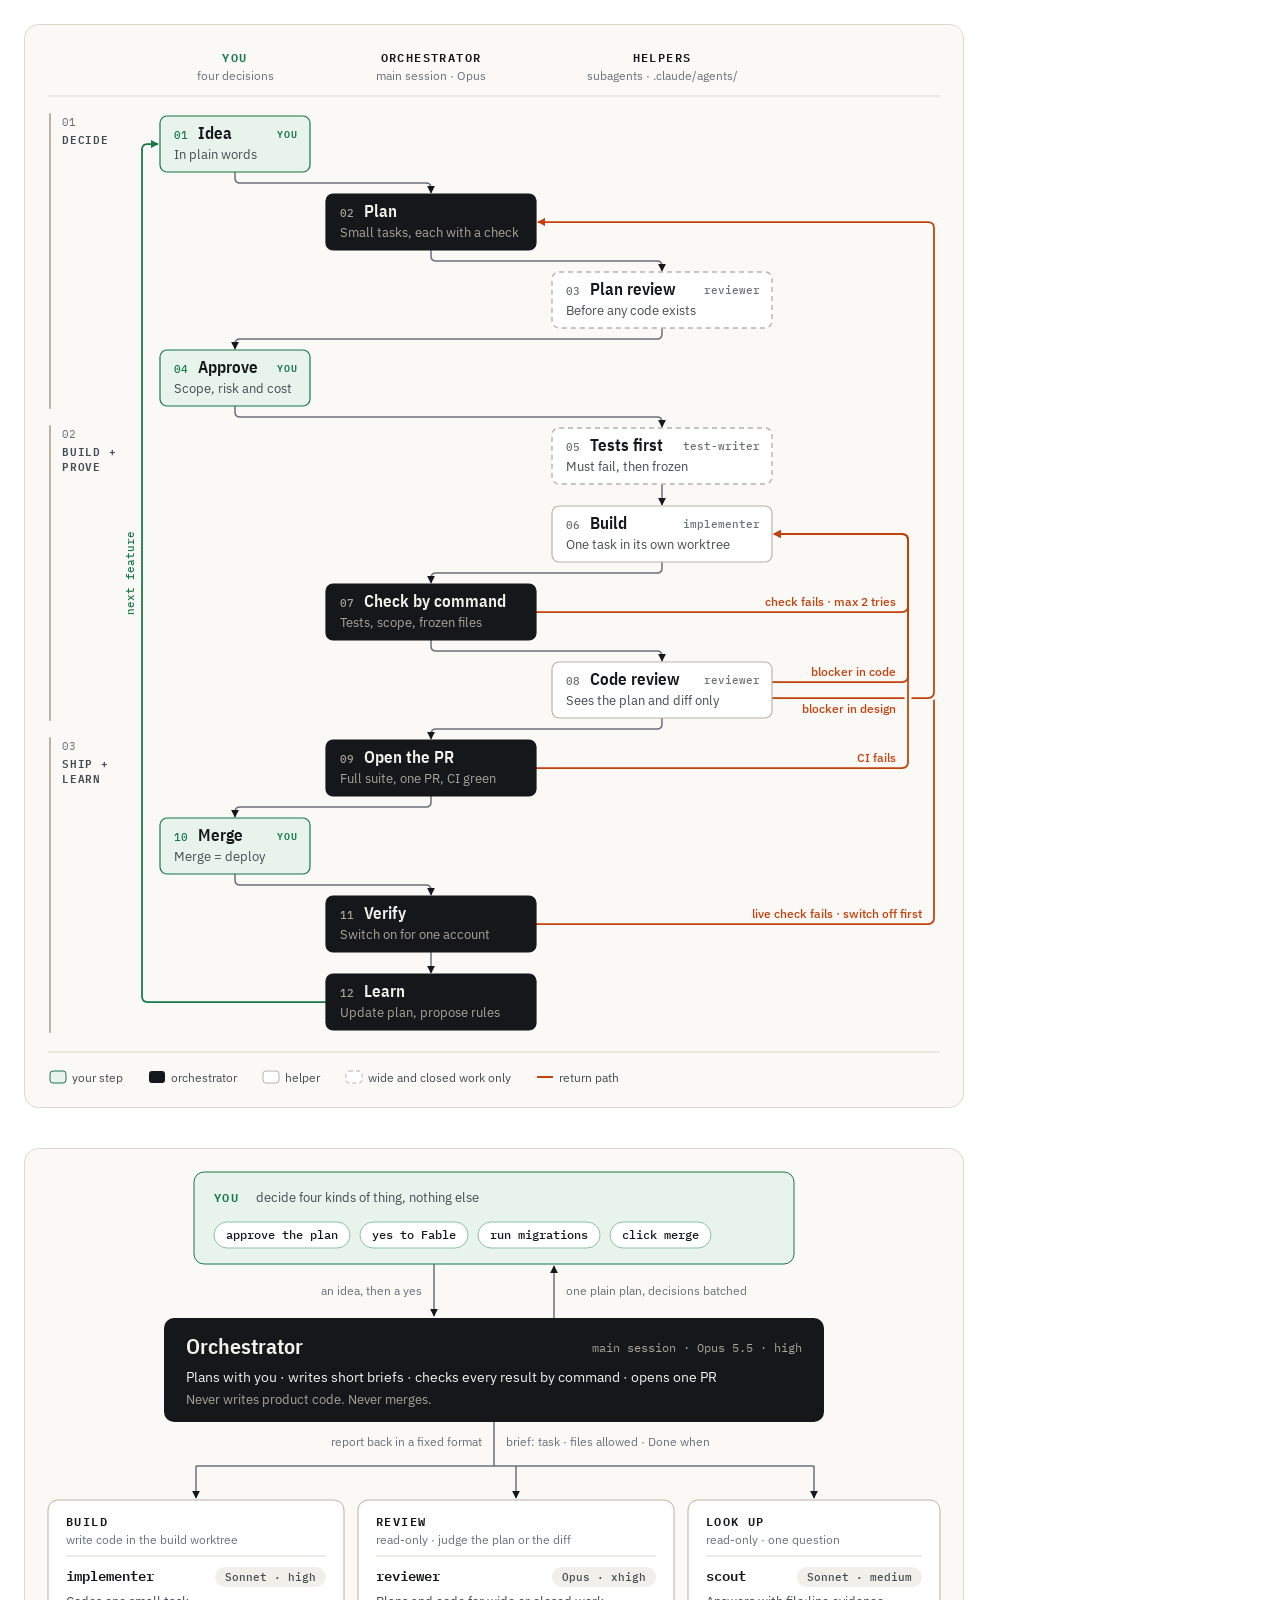
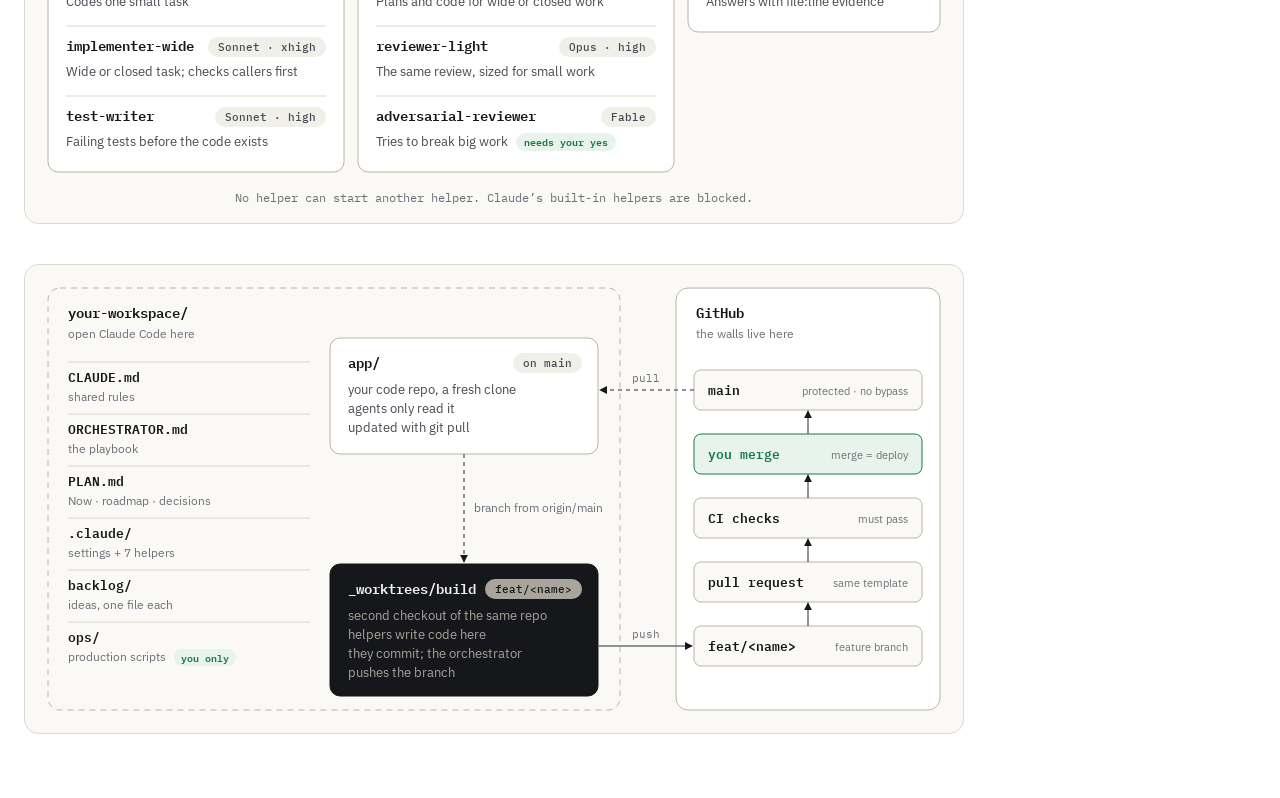
==== docs/assets/diagrams.html @ de7df8ea "Add designed diagrams for the README Three diagrams in the project page's style, each in light and d" ====
<!doctype html>
<html lang="en">
<head>
<meta charset="utf-8">
<title>Diagram sources</title>
<!--
  Source for the README diagrams. Each figure is drawn from the data below, so edit the data, not coordinates.
  Render (any headless Chrome works; example with Playwright):
    light: diagrams.html            dark: diagrams.html?theme=dark
    screenshot each #loop / #team / #workspace element at device scale 2 → docs/assets/<name>-<theme>.png
-->
<link rel="preconnect" href="https://fonts.googleapis.com">
<link rel="preconnect" href="https://fonts.gstatic.com" crossorigin>
<link rel="stylesheet" href="https://fonts.googleapis.com/css2?family=IBM+Plex+Mono:wght@400;500;600&family=IBM+Plex+Sans+Condensed:wght@500;600&family=IBM+Plex+Sans:wght@400;500;600&display=swap">
<style>
  :root {
    --board: #faf9f6; --surface: #ffffff; --ink: #15171a; --ink-2: #454a52; --ink-3: #6b7078;
    --rule: #dcd8ce; --rule-2: #b9b4a8; --go: #16794a; --go-bg: #e8f3ec; --go-line: #8cc3a5;
    --warn: #c2410c; --plate: #15171a; --plate-ink: #f3f1ec; --plate-ink-2: #a9a59c; --chip: #f1efe9;
  }
  html.dark {
    --board: #11161b; --surface: #182027; --ink: #ebe8e2; --ink-2: #bcc0c5; --ink-3: #8d949b;
    --rule: #26303a; --rule-2: #3b4652; --go: #4cc38a; --go-bg: #12291f; --go-line: #2f6b4c;
    --warn: #ff7c47; --plate: #ebe8e2; --plate-ink: #111416; --plate-ink-2: #4c535a; --chip: #212a33;
  }
  body { margin: 0; padding: 24px; background: transparent; }
  .fig { display: block; width: max-content; margin-bottom: 40px; }
  svg { display: block; }
  text { font-family: "IBM Plex Sans", system-ui, sans-serif; }
  .mono { font-family: "IBM Plex Mono", ui-monospace, monospace; }
  .cond { font-family: "IBM Plex Sans Condensed", "IBM Plex Sans", sans-serif; }
</style>
</head>
<body>
<div class="fig" id="loop"></div>
<div class="fig" id="team"></div>
<div class="fig" id="workspace"></div>

<script>
if (/theme=dark/.test(location.search)) document.documentElement.classList.add('dark');
const NS = 'http://www.w3.org/2000/svg';
const C = (v) => `var(--${v})`;

function svgRoot(host, w, h) {
  const s = document.createElementNS(NS, 'svg');
  s.setAttribute('viewBox', `0 0 ${w} ${h}`);
  s.setAttribute('width', w); s.setAttribute('height', h);
  document.getElementById(host).appendChild(s);
  const defs = el(s, 'defs');
  for (const [id, col] of [['a-ink', 'ink'], ['a-warn', 'warn'], ['a-go', 'go']]) {
    const m = el(defs, 'marker', { id, viewBox: '0 0 10 10', refX: 9, refY: 5, markerWidth: 8, markerHeight: 8, orient: 'auto-start-reverse', markerUnits: 'userSpaceOnUse' });
    el(m, 'path', { d: 'M0 0L10 5L0 10z', fill: C(col) });
  }
  el(s, 'rect', { x: 0.5, y: 0.5, width: w - 1, height: h - 1, rx: 14, fill: C('board'), stroke: C('rule') });
  return s;
}
function el(parent, tag, attrs = {}, text) {
  const n = document.createElementNS(NS, tag);
  for (const k in attrs) n.setAttribute(k, attrs[k]);
  if (text != null) n.textContent = text;
  parent.appendChild(n);
  return n;
}
function txt(p, x, y, s, o = {}) {
  const cls = o.cls || '';
  return el(p, 'text', {
    x, y, class: cls, 'font-size': o.size || 13, 'font-weight': o.weight || 400,
    fill: o.fill || C('ink'), 'text-anchor': o.anchor || 'start',
    'letter-spacing': o.ls || 0, ...(o.extra || {}),
  }, s);
}
function chip(p, x, y, s, o = {}) {
  // pill with text; returns width. y is the pill's top.
  const g = el(p, 'g');
  const t = txt(g, 0, 0, s, { cls: 'mono', size: o.size || 11, fill: o.fill || C('ink-2'), weight: o.weight || 500 });
  const w = t.getComputedTextLength() + (o.pad || 10) * 2, h = o.h || 20;
  const left = o.anchor === 'end' ? x - w : x;
  el(g, 'rect', { x: left, y, width: w, height: h, rx: h / 2, fill: o.bg || C('chip'), stroke: o.stroke || 'none' });
  t.setAttribute('x', left + (o.pad || 10)); t.setAttribute('y', y + h / 2 + 4);
  g.appendChild(t);
  return w;
}
function warnOverflow(textNode, maxRight, label) {
  const b = textNode.getBBox();
  if (b.x + b.width > maxRight + 0.5) console.warn('overflow', label, Math.round(b.x + b.width - maxRight));
}

/* ───────────── 1. The loop, as swimlanes ───────────── */
function drawLoop() {
  const W = 940, H = 1084;
  const s = svgRoot('loop', W, H);
  const lane = { you: { x: 136, w: 150 }, orch: { x: 302, w: 210 }, help: { x: 528, w: 220 } };
  const T0 = 92, P = 78, BH = 56, busA = 884, busB = 910;
  const top = (i) => T0 + (i - 1) * P, mid = (i) => top(i) + BH / 2;
  const cx = (l) => lane[l].x + lane[l].w / 2;

  const stages = [
    { lane: 'you',  name: 'Idea',             sub: 'In plain words' },
    { lane: 'orch', name: 'Plan',             sub: 'Small tasks, each with a check' },
    { lane: 'help', name: 'Plan review',      sub: 'Before any code exists', agent: 'reviewer', opt: true },
    { lane: 'you',  name: 'Approve',          sub: 'Scope, risk and cost' },
    { lane: 'help', name: 'Tests first',      sub: 'Must fail, then frozen', agent: 'test-writer', opt: true },
    { lane: 'help', name: 'Build',            sub: 'One task in its own worktree', agent: 'implementer' },
    { lane: 'orch', name: 'Check by command', sub: 'Tests, scope, frozen files' },
    { lane: 'help', name: 'Code review',      sub: 'Sees the plan and diff only', agent: 'reviewer' },
    { lane: 'orch', name: 'Open the PR',      sub: 'Full suite, one PR, CI green' },
    { lane: 'you',  name: 'Merge',            sub: 'Merge = deploy' },
    { lane: 'orch', name: 'Verify',           sub: 'Switch on for one account' },
    { lane: 'orch', name: 'Learn',            sub: 'Update plan, propose rules' },
  ];

  // Lane headers
  const heads = [['you', 'YOU', 'four decisions'], ['orch', 'ORCHESTRATOR', 'main session · Opus'], ['help', 'HELPERS', 'subagents · .claude/agents/']];
  for (const [l, h, sub] of heads) {
    txt(s, cx(l), 38, h, { cls: 'mono', size: 11.5, weight: 600, anchor: 'middle', ls: 1.4, fill: l === 'you' ? C('go') : C('ink') });
    txt(s, cx(l), 56, sub, { size: 12, anchor: 'middle', fill: C('ink-3') });
  }
  el(s, 'line', { x1: 24, x2: W - 24, y1: 72, y2: 72, stroke: C('rule') });

  // Phase markers (left column)
  const phases = [[1, 4, ['DECIDE']], [5, 8, ['BUILD +', 'PROVE']], [9, 12, ['SHIP +', 'LEARN']]];
  phases.forEach(([a, b, lines], k) => {
    const y1 = top(a) - 2, y2 = top(b) + BH + 2;
    el(s, 'line', { x1: 26, x2: 26, y1, y2, stroke: C('rule-2'), 'stroke-width': 2, 'stroke-linecap': 'round' });
    txt(s, 38, y1 + 12, `0${k + 1}`, { cls: 'mono', size: 10.5, fill: C('ink-3') });
    lines.forEach((ln, j) => txt(s, 38, y1 + 30 + j * 15, ln, { cls: 'mono', size: 11, weight: 600, ls: 0.8, fill: C('ink-2') }));
  });

  // Main-flow connectors (drawn first, under the boxes)
  for (let i = 1; i < stages.length; i++) {
    const a = stages[i - 1], b = stages[i];
    const x1 = cx(a.lane), x2 = cx(b.lane), yb = top(i) + BH, yt = top(i + 1), ym = (yb + yt) / 2;
    const d = x1 === x2 ? `M${x1} ${yb} V${yt - 1}` : `M${x1} ${yb} V${ym - 5} Q${x1} ${ym} ${x1 + Math.sign(x2 - x1) * 5} ${ym} H${x2 - Math.sign(x2 - x1) * 5} Q${x2} ${ym} ${x2} ${ym + 5} V${yt - 1}`;
    el(s, 'path', { d, fill: 'none', stroke: C('ink-3'), 'stroke-width': 1.5, 'marker-end': 'url(#a-ink)' });
  }

  // Return paths
  const R = 6;
  const ret = (d, extra = {}) => {
    el(s, 'path', { d, fill: 'none', stroke: C('board'), 'stroke-width': 7, ...extra.halo });
    el(s, 'path', { d, fill: 'none', stroke: C('warn'), 'stroke-width': 1.75, 'marker-end': 'url(#a-warn)' });
  };
  const right = (l) => lane[l].x + lane[l].w;
  const toBuild = (from, y) => `M${right(stages[from - 1].lane)} ${y} H${busA - R} Q${busA} ${y} ${busA} ${y - R} V${mid(6) + R} Q${busA} ${mid(6)} ${busA - R} ${mid(6)} H${right('help') + 2}`;
  const toPlan = (from, y) => `M${right(stages[from - 1].lane)} ${y} H${busB - R} Q${busB} ${y} ${busB} ${y - R} V${mid(2) + R} Q${busB} ${mid(2)} ${busB - R} ${mid(2)} H${right('orch') + 2}`;
  ret(toPlan(11, mid(11)));
  ret(toPlan(8, mid(8) + 8));          // halo cuts a clean gap where it crosses the Build bus
  ret(toBuild(9, mid(9)));
  ret(toBuild(8, mid(8) - 8), { halo: { stroke: 'none' } });
  ret(toBuild(7, mid(7)), { halo: { stroke: 'none' } });
  const rl = (y, s1, below) => txt(s, busA - 12, below ? y + 15 : y - 6, s1, { size: 11.5, weight: 500, anchor: 'end', fill: C('warn') });
  rl(mid(7), 'check fails · max 2 tries');
  rl(mid(8) - 8, 'blocker in code');
  rl(mid(8) + 8, 'blocker in design', true);
  rl(mid(9), 'CI fails');
  txt(s, busB - 12, mid(11) - 6, 'live check fails · switch off first', { size: 11.5, weight: 500, anchor: 'end', fill: C('warn') });

  // Next feature: Learn → Idea, along the left
  const lx = 118, y12 = mid(12), y1 = mid(1);
  el(s, 'path', { d: `M${lane.orch.x} ${y12} H${lx + R} Q${lx} ${y12} ${lx} ${y12 - R} V${y1 + R} Q${lx} ${y1} ${lx + R} ${y1} H${lane.you.x - 2}`, fill: 'none', stroke: C('go'), 'stroke-width': 1.75, 'stroke-dasharray': '1 0', 'marker-end': 'url(#a-go)' });
  txt(s, lx - 8, (mid(5) + mid(8)) / 2, 'next feature', { cls: 'mono', size: 11, weight: 500, anchor: 'middle', fill: C('go'), extra: { transform: `rotate(-90 ${lx - 8} ${(mid(5) + mid(8)) / 2})` } });

  // Stage boxes
  stages.forEach((st, i) => {
    const L = lane[st.lane], y = top(i + 1), n = String(i + 1).padStart(2, '0');
    const g = el(s, 'g');
    let fill = C('surface'), stroke = C('rule-2'), ink = C('ink'), ink2 = C('ink-2'), ink3 = C('ink-3');
    if (st.lane === 'orch') { fill = C('plate'); stroke = C('plate'); ink = C('plate-ink'); ink2 = C('plate-ink-2'); ink3 = C('plate-ink-2'); }
    if (st.lane === 'you') { fill = C('go-bg'); stroke = C('go'); ink3 = C('go'); }
    el(g, 'rect', { x: L.x, y, width: L.w, height: BH, rx: 7, fill, stroke, 'stroke-width': st.opt ? 1.4 : 1.2, ...(st.opt ? { 'stroke-dasharray': '5 4' } : {}) });
    txt(g, L.x + 14, y + 23, n, { cls: 'mono', size: 11, weight: 500, fill: ink3 });
    const name = txt(g, L.x + 38, y + 23, st.name, { cls: 'cond', size: 16.5, weight: 600, fill: ink });
    const sub = txt(g, L.x + 14, y + 43, st.sub, { size: 12.5, fill: ink2 });
    warnOverflow(sub, L.x + L.w - 10, st.name + ' sub');
    if (st.agent) {
      const t = txt(g, L.x + L.w - 12, y + 22, st.agent, { cls: 'mono', size: 10.5, weight: 500, anchor: 'end', fill: C('ink-3') });
      if (t.getBBox().x < name.getBBox().x + name.getBBox().width + 8) console.warn('agent tag overlaps', st.name);
    }
    if (st.lane === 'you') txt(g, L.x + L.w - 12, y + 22, 'YOU', { cls: 'mono', size: 10, weight: 600, anchor: 'end', ls: 1, fill: C('go') });
  });

  // Legend
  const ly = H - 30;
  let x = 26;
  const item = (draw, label) => { draw(x); x += 22; const t = txt(s, x, ly + 4, label, { size: 12, fill: C('ink-2') }); x += t.getComputedTextLength() + 26; };
  item((x0) => el(s, 'rect', { x: x0, y: ly - 7, width: 16, height: 12, rx: 3, fill: C('go-bg'), stroke: C('go') }), 'your step');
  item((x0) => el(s, 'rect', { x: x0, y: ly - 7, width: 16, height: 12, rx: 3, fill: C('plate') }), 'orchestrator');
  item((x0) => el(s, 'rect', { x: x0, y: ly - 7, width: 16, height: 12, rx: 3, fill: C('surface'), stroke: C('rule-2') }), 'helper');
  item((x0) => el(s, 'rect', { x: x0, y: ly - 7, width: 16, height: 12, rx: 3, fill: C('surface'), stroke: C('rule-2'), 'stroke-dasharray': '4 3' }), 'wide and closed work only');
  item((x0) => el(s, 'line', { x1: x0, x2: x0 + 16, y1: ly - 1, y2: ly - 1, stroke: C('warn'), 'stroke-width': 2 }), 'return path');
  el(s, 'line', { x1: 24, x2: W - 24, y1: ly - 26, y2: ly - 26, stroke: C('rule') });
}

/* ───────────── 2. The team ───────────── */
function drawTeam() {
  const W = 940, H = 676;
  const s = svgRoot('team', W, H);

  // You
  const yx = 170, yw = 600, yy = 24, yh = 92;
  el(s, 'rect', { x: yx, y: yy, width: yw, height: yh, rx: 10, fill: C('go-bg'), stroke: C('go') });
  txt(s, yx + 20, yy + 30, 'YOU', { cls: 'mono', size: 11.5, weight: 600, ls: 1.4, fill: C('go') });
  txt(s, yx + 62, yy + 30, 'decide four kinds of thing, nothing else', { size: 13, fill: C('ink-2') });
  let cx0 = yx + 20;
  for (const m of ['approve the plan', 'yes to Fable', 'run migrations', 'click merge']) {
    cx0 += chip(s, cx0, yy + 50, m, { size: 12, h: 26, pad: 12, bg: C('surface'), stroke: C('go-line'), fill: C('ink') }) + 10;
  }

  // You ↔ orchestrator
  const oy = 170;
  el(s, 'path', { d: `M${W / 2 - 60} ${yy + yh} V${oy - 2}`, stroke: C('ink-3'), 'stroke-width': 1.5, 'marker-end': 'url(#a-ink)', fill: 'none' });
  el(s, 'path', { d: `M${W / 2 + 60} ${oy} V${yy + yh + 2}`, stroke: C('ink-3'), 'stroke-width': 1.5, 'marker-end': 'url(#a-ink)', fill: 'none' });
  txt(s, W / 2 - 72, 147, 'an idea, then a yes', { size: 12, anchor: 'end', fill: C('ink-3') });
  txt(s, W / 2 + 72, 147, 'one plain plan, decisions batched', { size: 12, fill: C('ink-3') });

  // Orchestrator plate
  const ox = 140, ow = 660, oh = 104;
  el(s, 'rect', { x: ox, y: oy, width: ow, height: oh, rx: 10, fill: C('plate') });
  txt(s, ox + 22, oy + 36, 'Orchestrator', { cls: 'cond', size: 22, weight: 600, fill: C('plate-ink') });
  txt(s, ox + ow - 22, oy + 34, 'main session · Opus 5.5 · high', { cls: 'mono', size: 11.5, anchor: 'end', fill: C('plate-ink-2') });
  txt(s, ox + 22, oy + 64, 'Plans with you · writes short briefs · checks every result by command · opens one PR', { size: 13.5, fill: C('plate-ink') });
  txt(s, ox + 22, oy + 86, 'Never writes product code. Never merges.', { size: 13, fill: C('plate-ink-2') });

  // Groups
  const gy = 352;
  const groups = [
    { x: 24, w: 296, head: 'BUILD', sub: 'write code in the build worktree', rows: [
      ['implementer', 'Sonnet · high', 'Codes one small task'],
      ['implementer-wide', 'Sonnet · xhigh', 'Wide or closed task; checks callers first'],
      ['test-writer', 'Sonnet · high', 'Failing tests before the code exists'],
    ] },
    { x: 334, w: 316, head: 'REVIEW', sub: 'read-only · judge the plan or the diff', rows: [
      ['reviewer', 'Opus · xhigh', 'Plans and code for wide or closed work'],
      ['reviewer-light', 'Opus · high', 'The same review, sized for small work'],
      ['adversarial-reviewer', 'Fable', 'Tries to break big work', 'needs your yes'],
    ] },
    { x: 664, w: 252, head: 'LOOK UP', sub: 'read-only · one question', rows: [
      ['scout', 'Sonnet · medium', 'Answers with file:line evidence'],
    ] },
  ];
  // fan-out from the plate
  const busY = 318, stemX = W / 2;
  el(s, 'path', { d: `M${stemX} ${oy + oh} V${busY}`, stroke: C('ink-3'), 'stroke-width': 1.5, fill: 'none' });
  const gcx = groups.map((g) => g.x + g.w / 2);
  el(s, 'path', { d: `M${gcx[0]} ${busY} H${gcx[2]}`, stroke: C('ink-3'), 'stroke-width': 1.5, fill: 'none' });
  for (const x of gcx) el(s, 'path', { d: `M${x} ${busY} V${gy - 2}`, stroke: C('ink-3'), 'stroke-width': 1.5, fill: 'none', 'marker-end': 'url(#a-ink)' });
  txt(s, stemX + 12, oy + oh + 24, 'brief: task · files allowed · Done when', { size: 12, fill: C('ink-3') });
  txt(s, stemX - 12, oy + oh + 24, 'report back in a fixed format', { size: 12, anchor: 'end', fill: C('ink-3') });

  const RH = 70, HH = 56;
  for (const g of groups) {
    const h = HH + g.rows.length * RH + 6;
    el(s, 'rect', { x: g.x, y: gy, width: g.w, height: h, rx: 10, fill: C('surface'), stroke: C('rule-2') });
    txt(s, g.x + 18, gy + 26, g.head, { cls: 'mono', size: 11.5, weight: 600, ls: 1.4 });
    txt(s, g.x + 18, gy + 44, g.sub, { size: 12, fill: C('ink-3') });
    g.rows.forEach(([name, model, job, flag], i) => {
      const ry = gy + HH + i * RH;
      el(s, 'line', { x1: g.x + 18, x2: g.x + g.w - 18, y1: ry, y2: ry, stroke: C('rule') });
      txt(s, g.x + 18, ry + 25, name, { cls: 'mono', size: 13.5, weight: 600 });
      chip(s, g.x + g.w - 18, ry + 11, model, { anchor: 'end', size: 10.5, h: 20 });
      const j = txt(s, g.x + 18, ry + 50, job, { size: 12.5, fill: C('ink-2') });
      warnOverflow(j, g.x + g.w - 14, name);
      if (flag) {
        const jw = j.getComputedTextLength();
        chip(s, g.x + 18 + jw + 8, ry + 37, flag, { size: 10, h: 18, pad: 8, bg: C('go-bg'), fill: C('go'), weight: 600 });
      }
    });
  }
  txt(s, W / 2, H - 22, 'No helper can start another helper. Claude’s built-in helpers are blocked.', { cls: 'mono', size: 11.5, anchor: 'middle', fill: C('ink-3') });
}

/* ───────────── 3. How it fits in your project ───────────── */
function drawWorkspace() {
  const W = 940, H = 470;
  const s = svgRoot('workspace', W, H);

  // Workspace frame
  const fx = 24, fy = 24, fw = 572, fh = 422;
  el(s, 'rect', { x: fx, y: fy, width: fw, height: fh, rx: 12, fill: 'none', stroke: C('rule-2'), 'stroke-dasharray': '6 5' });
  txt(s, fx + 20, fy + 30, 'your-workspace/', { cls: 'mono', size: 14, weight: 600 });
  txt(s, fx + 20, fy + 50, 'open Claude Code here', { size: 12, fill: C('ink-3') });

  const files = [
    ['CLAUDE.md', 'shared rules'], ['ORCHESTRATOR.md', 'the playbook'], ['PLAN.md', 'Now · roadmap · decisions'],
    ['.claude/', 'settings + 7 helpers'], ['backlog/', 'ideas, one file each'], ['ops/', 'production scripts', 'you only'],
  ];
  files.forEach(([f, d, flag], i) => {
    const y = fy + 92 + i * 52;
    el(s, 'line', { x1: fx + 20, x2: fx + 262, y1: y - 18, y2: y - 18, stroke: C('rule') });
    txt(s, fx + 20, y + 2, f, { cls: 'mono', size: 13, weight: 600 });
    const t = txt(s, fx + 20, y + 21, d, { size: 12, fill: C('ink-3') });
    if (flag) chip(s, fx + 20 + t.getComputedTextLength() + 8, y + 9, flag, { size: 10, h: 17, pad: 7, bg: C('go-bg'), fill: C('go'), weight: 600 });
  });

  // Repos inside the workspace
  const rx = 306, rw = 268;
  const repo = (y, h, name, tag, lines, tone) => {
    el(s, 'rect', { x: rx, y, width: rw, height: h, rx: 10, fill: tone === 'plate' ? C('plate') : C('surface'), stroke: tone === 'plate' ? C('plate') : C('rule-2') });
    const ink = tone === 'plate' ? C('plate-ink') : C('ink'), ink2 = tone === 'plate' ? C('plate-ink-2') : C('ink-2');
    txt(s, rx + 18, y + 30, name, { cls: 'mono', size: 14, weight: 600, fill: ink });
    chip(s, rx + rw - 16, y + 15, tag, { anchor: 'end', size: 10.5, h: 20, bg: tone === 'plate' ? C('plate-ink-2') : C('chip'), fill: tone === 'plate' ? C('plate') : C('ink-2') });
    lines.forEach((l, i) => txt(s, rx + 18, y + 56 + i * 19, l, { size: 12.5, fill: ink2 }));
  };
  repo(74, 116, 'app/', 'on main', ['your code repo, a fresh clone', 'agents only read it', 'updated with git pull'], 'surface');
  repo(300, 132, '_worktrees/build', 'feat/<name>', ['second checkout of the same repo', 'helpers write code here', 'they commit; the orchestrator', 'pushes the branch'], 'plate');
  el(s, 'path', { d: `M${rx + rw / 2} 190 V298`, stroke: C('ink-3'), 'stroke-width': 1.5, 'stroke-dasharray': '4 4', fill: 'none', 'marker-end': 'url(#a-ink)' });
  txt(s, rx + rw / 2 + 10, 248, 'branch from origin/main', { size: 11.5, fill: C('ink-3') });

  // GitHub column
  const gx = 652, gw = 264;
  el(s, 'rect', { x: gx, y: fy, width: gw, height: fh, rx: 12, fill: C('surface'), stroke: C('rule-2') });
  txt(s, gx + 20, fy + 30, 'GitHub', { cls: 'mono', size: 14, weight: 600 });
  txt(s, gx + 20, fy + 50, 'the walls live here', { size: 12, fill: C('ink-3') });
  // Read bottom to top: the feature branch climbs to main.
  const steps = [['main', 'protected · no bypass'], ['you merge', 'merge = deploy', 'go'], ['CI checks', 'must pass'], ['pull request', 'same template'], ['feat/<name>', 'feature branch']];
  const sy0 = fy + 82, sp = 64, bh = 40;
  steps.forEach(([n, d, tone], i) => {
    const y = sy0 + i * sp;
    const isGo = tone === 'go';
    el(s, 'rect', { x: gx + 18, y, width: gw - 36, height: bh, rx: 7, fill: isGo ? C('go-bg') : C('board'), stroke: isGo ? C('go') : C('rule-2') });
    txt(s, gx + 32, y + 25, n, { cls: 'mono', size: 12.5, weight: 600, fill: isGo ? C('go') : C('ink') });
    if (d) txt(s, gx + gw - 32, y + 25, d, { size: 11, anchor: 'end', fill: C('ink-3') });
    if (i > 0) el(s, 'path', { d: `M${gx + gw / 2} ${y} V${y - sp + bh + 1}`, stroke: C('ink-3'), 'stroke-width': 1.5, fill: 'none', 'marker-end': 'url(#a-ink)' });
  });

  // build → push → feature branch ; main → pull → app (straight, never crossing)
  const pushY = sy0 + 4 * sp + bh / 2, pullY = sy0 + bh / 2;
  el(s, 'path', { d: `M${rx + rw} ${pushY} H${gx + 16}`, stroke: C('ink-3'), 'stroke-width': 1.5, fill: 'none', 'marker-end': 'url(#a-ink)' });
  txt(s, (rx + rw + gx + 18) / 2, pushY - 8, 'push', { cls: 'mono', size: 11, anchor: 'middle', fill: C('ink-3') });
  el(s, 'path', { d: `M${gx + 18} ${pullY} H${rx + rw + 2}`, stroke: C('ink-3'), 'stroke-width': 1.5, 'stroke-dasharray': '4 4', fill: 'none', 'marker-end': 'url(#a-ink)' });
  txt(s, (rx + rw + gx + 18) / 2, pullY - 8, 'pull', { cls: 'mono', size: 11, anchor: 'middle', fill: C('ink-3') });
}

// Load every face before measuring text; fonts.ready alone resolves before unused faces are fetched.
Promise.all([
  '400 12px "IBM Plex Sans"', '500 12px "IBM Plex Sans"', '600 12px "IBM Plex Sans"',
  '400 12px "IBM Plex Mono"', '500 12px "IBM Plex Mono"', '600 12px "IBM Plex Mono"',
  '600 12px "IBM Plex Sans Condensed"',
].map((f) => document.fonts.load(f))).then(() => document.fonts.ready).then(() => { drawLoop(); drawTeam(); drawWorkspace(); document.body.dataset.ready = '1'; });
</script>
</body>
</html>
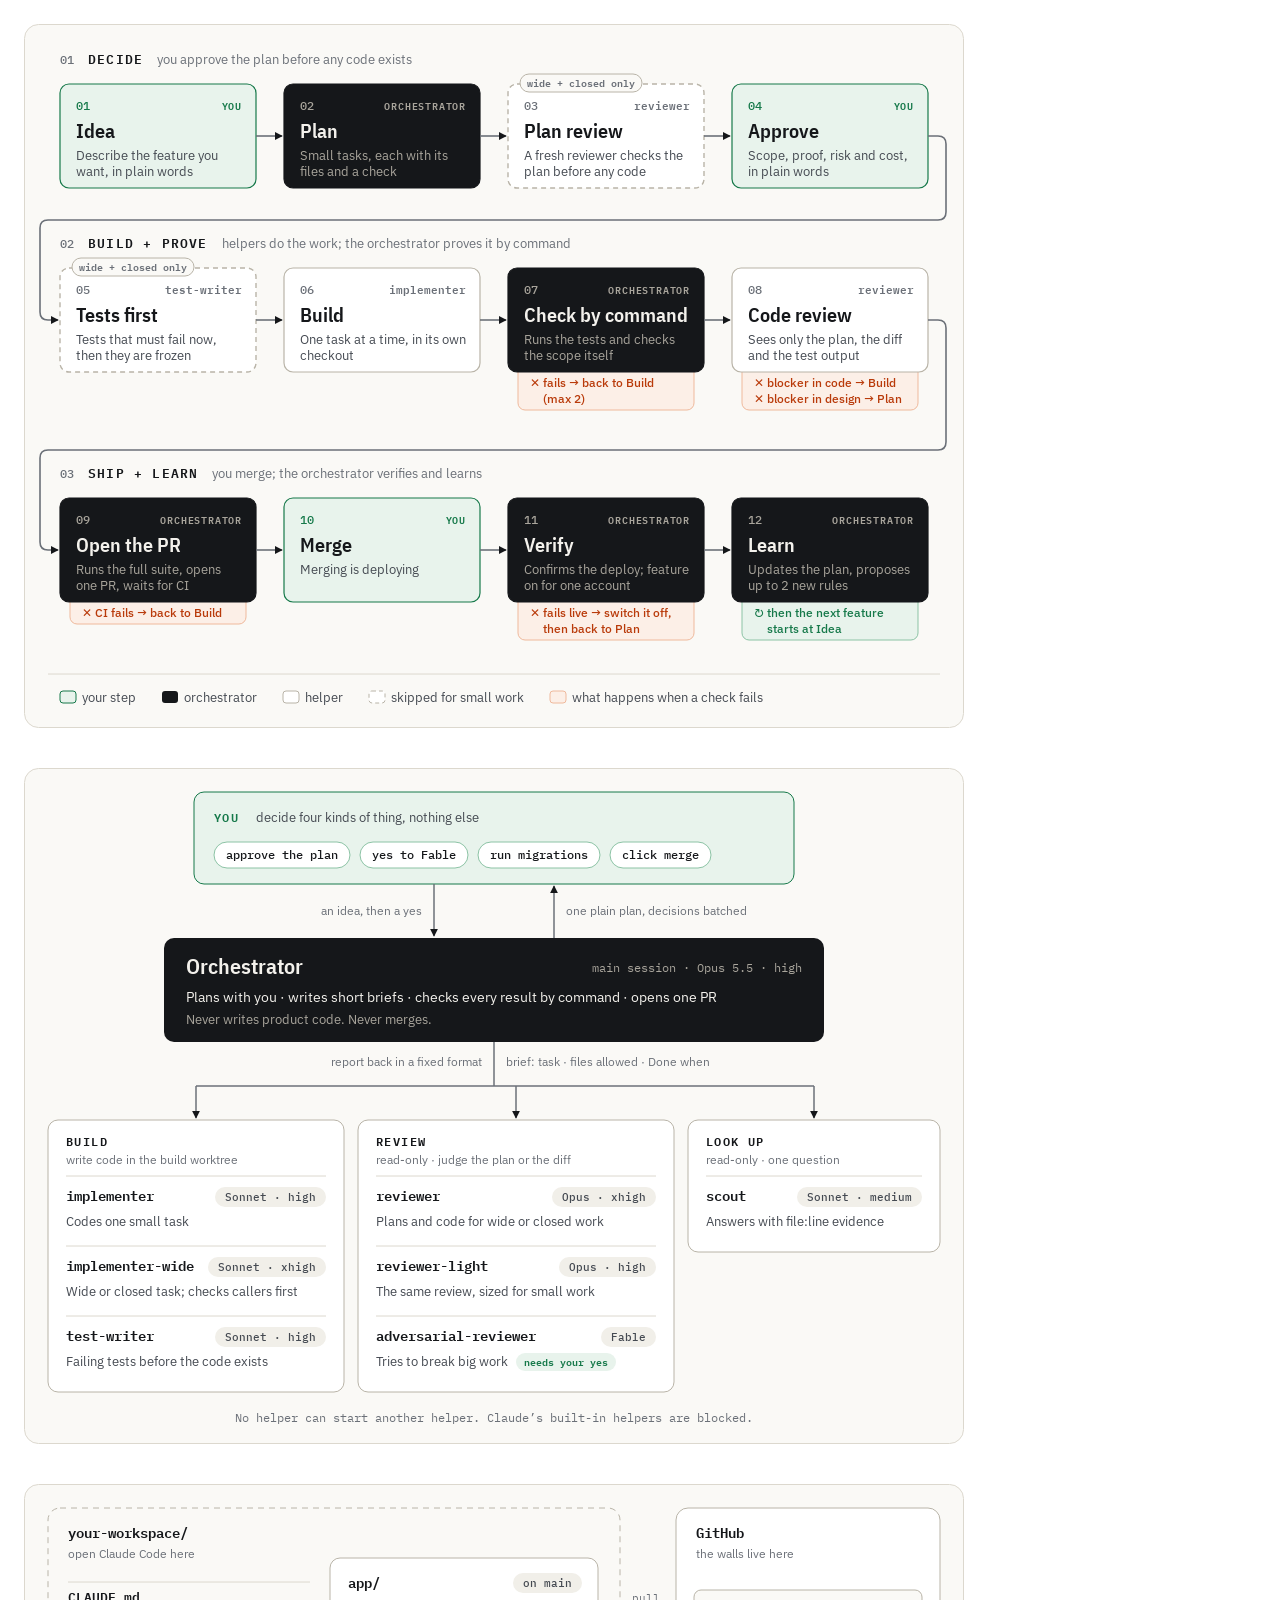
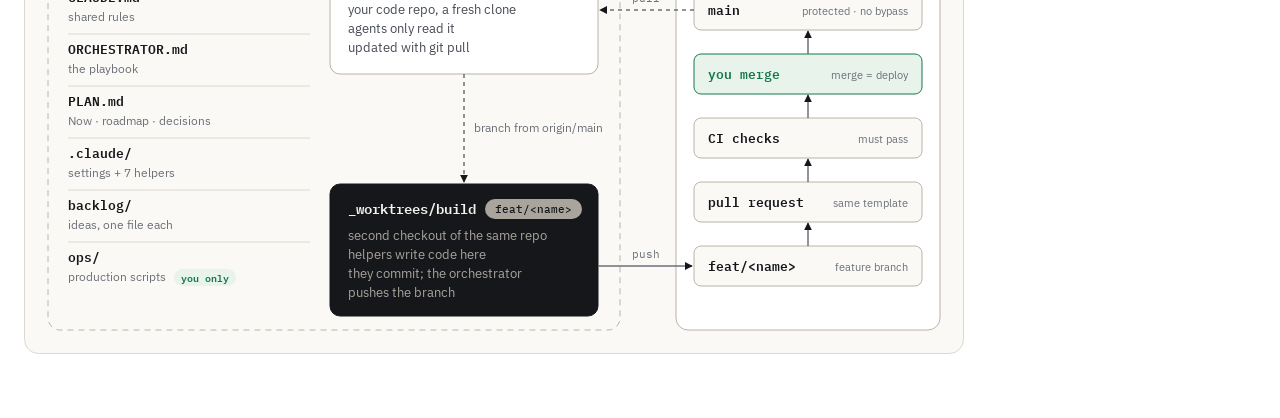
==== commit 8ab0f66b: "Redraw the loop diagram and shorten the README Loop: three rows (decide, build and prove, ship and l" ====
--- a/docs/assets/diagrams.html
+++ b/docs/assets/diagrams.html
@@ -16,12 +16,12 @@
   :root {
     --board: #faf9f6; --surface: #ffffff; --ink: #15171a; --ink-2: #454a52; --ink-3: #6b7078;
     --rule: #dcd8ce; --rule-2: #b9b4a8; --go: #16794a; --go-bg: #e8f3ec; --go-line: #8cc3a5;
-    --warn: #c2410c; --plate: #15171a; --plate-ink: #f3f1ec; --plate-ink-2: #a9a59c; --chip: #f1efe9;
+    --warn: #b93a0a; --warn-bg: #fcefe7; --warn-line: #efb99c; --plate: #15171a; --plate-ink: #f3f1ec; --plate-ink-2: #a9a59c; --chip: #f1efe9;
   }
   html.dark {
     --board: #11161b; --surface: #182027; --ink: #ebe8e2; --ink-2: #bcc0c5; --ink-3: #8d949b;
     --rule: #26303a; --rule-2: #3b4652; --go: #4cc38a; --go-bg: #12291f; --go-line: #2f6b4c;
-    --warn: #ff7c47; --plate: #ebe8e2; --plate-ink: #111416; --plate-ink-2: #4c535a; --chip: #212a33;
+    --warn: #ff8a5c; --warn-bg: #2b1a12; --warn-line: #6b3a24; --plate: #ebe8e2; --plate-ink: #111416; --plate-ink-2: #4c535a; --chip: #212a33;
   }
   body { margin: 0; padding: 24px; background: transparent; }
   .fig { display: block; width: max-content; margin-bottom: 40px; }
@@ -85,110 +85,127 @@
   if (b.x + b.width > maxRight + 0.5) console.warn('overflow', label, Math.round(b.x + b.width - maxRight));
 }
 
-/* ───────────── 1. The loop, as swimlanes ───────────── */
+/* ───────────── 1. The loop: three phases, read like lines of text ───────────── */
+function wrapText(p, x, y, str, maxW, o) {
+  // Writes str on as many lines as needed; returns the number of lines.
+  const lh = o.lh || 16, words = str.split(' ');
+  let line = '', n = 0, t = txt(p, x, y, '', o);
+  for (const w of words) {
+    const test = line ? line + ' ' + w : w;
+    t.textContent = test;
+    if (t.getComputedTextLength() > maxW && line) {
+      t.textContent = line; n++;
+      t = txt(p, x + (o.indent || 0), y + n * lh, w, o); line = w;
+    } else line = test;
+  }
+  return n + 1;
+}
+function rounded(points, r = 8) {
+  // Orthogonal polyline with rounded corners.
+  let d = `M${points[0][0]} ${points[0][1]}`;
+  for (let i = 1; i < points.length - 1; i++) {
+    const [px, py] = points[i - 1], [x, y] = points[i], [nx, ny] = points[i + 1];
+    const ax = Math.sign(x - px) * r, ay = Math.sign(y - py) * r, bx = Math.sign(nx - x) * r, by = Math.sign(ny - y) * r;
+    d += ` L${x - ax} ${y - ay} Q${x} ${y} ${x + bx} ${y + by}`;
+  }
+  const [lx, ly] = points[points.length - 1];
+  return d + ` L${lx} ${ly}`;
+}
+
 function drawLoop() {
-  const W = 940, H = 1084;
-  const s = svgRoot('loop', W, H);
-  const lane = { you: { x: 136, w: 150 }, orch: { x: 302, w: 210 }, help: { x: 528, w: 220 } };
-  const T0 = 92, P = 78, BH = 56, busA = 884, busB = 910;
-  const top = (i) => T0 + (i - 1) * P, mid = (i) => top(i) + BH / 2;
-  const cx = (l) => lane[l].x + lane[l].w / 2;
-
-  const stages = [
-    { lane: 'you',  name: 'Idea',             sub: 'In plain words' },
-    { lane: 'orch', name: 'Plan',             sub: 'Small tasks, each with a check' },
-    { lane: 'help', name: 'Plan review',      sub: 'Before any code exists', agent: 'reviewer', opt: true },
-    { lane: 'you',  name: 'Approve',          sub: 'Scope, risk and cost' },
-    { lane: 'help', name: 'Tests first',      sub: 'Must fail, then frozen', agent: 'test-writer', opt: true },
-    { lane: 'help', name: 'Build',            sub: 'One task in its own worktree', agent: 'implementer' },
-    { lane: 'orch', name: 'Check by command', sub: 'Tests, scope, frozen files' },
-    { lane: 'help', name: 'Code review',      sub: 'Sees the plan and diff only', agent: 'reviewer' },
-    { lane: 'orch', name: 'Open the PR',      sub: 'Full suite, one PR, CI green' },
-    { lane: 'you',  name: 'Merge',            sub: 'Merge = deploy' },
-    { lane: 'orch', name: 'Verify',           sub: 'Switch on for one account' },
-    { lane: 'orch', name: 'Learn',            sub: 'Update plan, propose rules' },
+  const W = 940, BX = [36, 260, 484, 708], BW = 196, BH = 104;
+  const s = svgRoot('loop', W, 2000);
+  const phases = [
+    { title: 'DECIDE', note: 'you approve the plan before any code exists', steps: [
+      { who: 'you', name: 'Idea', sub: 'Describe the feature you want, in plain words' },
+      { who: 'orch', name: 'Plan', sub: 'Small tasks, each with its files and a check' },
+      { who: 'help', agent: 'reviewer', opt: true, name: 'Plan review', sub: 'A fresh reviewer checks the plan before any code' },
+      { who: 'you', name: 'Approve', sub: 'Scope, proof, risk and cost, in plain words' },
+    ] },
+    { title: 'BUILD + PROVE', note: 'helpers do the work; the orchestrator proves it by command', steps: [
+      { who: 'help', agent: 'test-writer', opt: true, name: 'Tests first', sub: 'Tests that must fail now, then they are frozen' },
+      { who: 'help', agent: 'implementer', name: 'Build', sub: 'One task at a time, in its own checkout' },
+      { who: 'orch', name: 'Check by command', sub: 'Runs the tests and checks the scope itself', fail: ['fails → back to Build (max 2)'] },
+      { who: 'help', agent: 'reviewer', name: 'Code review', sub: 'Sees only the plan, the diff and the test output', fail: ['blocker in code → Build', 'blocker in design → Plan'] },
+    ] },
+    { title: 'SHIP + LEARN', note: 'you merge; the orchestrator verifies and learns', steps: [
+      { who: 'orch', name: 'Open the PR', sub: 'Runs the full suite, opens one PR, waits for CI', fail: ['CI fails → back to Build'] },
+      { who: 'you', name: 'Merge', sub: 'Merging is deploying' },
+      { who: 'orch', name: 'Verify', sub: 'Confirms the deploy; feature on for one account', fail: ['fails live → switch it off, then back to Plan'] },
+      { who: 'orch', name: 'Learn', sub: 'Updates the plan, proposes up to 2 new rules', next: 'then the next feature starts at Idea' },
+    ] },
   ];
 
-  // Lane headers
-  const heads = [['you', 'YOU', 'four decisions'], ['orch', 'ORCHESTRATOR', 'main session · Opus'], ['help', 'HELPERS', 'subagents · .claude/agents/']];
-  for (const [l, h, sub] of heads) {
-    txt(s, cx(l), 38, h, { cls: 'mono', size: 11.5, weight: 600, anchor: 'middle', ls: 1.4, fill: l === 'you' ? C('go') : C('ink') });
-    txt(s, cx(l), 56, sub, { size: 12, anchor: 'middle', fill: C('ink-3') });
-  }
-  el(s, 'line', { x1: 24, x2: W - 24, y1: 72, y2: 72, stroke: C('rule') });
-
-  // Phase markers (left column)
-  const phases = [[1, 4, ['DECIDE']], [5, 8, ['BUILD +', 'PROVE']], [9, 12, ['SHIP +', 'LEARN']]];
-  phases.forEach(([a, b, lines], k) => {
-    const y1 = top(a) - 2, y2 = top(b) + BH + 2;
-    el(s, 'line', { x1: 26, x2: 26, y1, y2, stroke: C('rule-2'), 'stroke-width': 2, 'stroke-linecap': 'round' });
-    txt(s, 38, y1 + 12, `0${k + 1}`, { cls: 'mono', size: 10.5, fill: C('ink-3') });
-    lines.forEach((ln, j) => txt(s, 38, y1 + 30 + j * 15, ln, { cls: 'mono', size: 11, weight: 600, ls: 0.8, fill: C('ink-2') }));
+  const arrow = (d, col = 'ink-3') => el(s, 'path', { d, fill: 'none', stroke: C(col), 'stroke-width': 1.6, 'marker-end': `url(#a-${col === 'ink-3' ? 'ink' : col})` });
+  let y = 26, n = 0, prevMid = null;
+
+  phases.forEach((ph, pi) => {
+    // Phase heading
+    const hy = y + 14;
+    const num = txt(s, BX[0], hy, `0${pi + 1}`, { cls: 'mono', size: 12, weight: 500, fill: C('ink-3') });
+    const ttl = txt(s, BX[0] + 28, hy, ph.title, { cls: 'mono', size: 12.5, weight: 600, ls: 1.2 });
+    txt(s, BX[0] + 28 + ttl.getComputedTextLength() + 14, hy, ph.note, { size: 13, fill: C('ink-3') });
+    const top = y + 34, mid = top + BH / 2;
+
+    // Wrap arrow from the previous row's last box into this row's first box
+    if (prevMid) {
+      const wy = y - 14;
+      arrow(rounded([[BX[3] + BW, prevMid.y], [W - 18, prevMid.y], [W - 18, wy], [16, wy], [16, mid], [BX[0] - 2, mid]]));
+    }
+    let tabMax = 0;
+    ph.steps.forEach((st, i) => {
+      n++;
+      const x = BX[i];
+      let fill = C('surface'), stroke = C('rule-2'), ink = C('ink'), ink2 = C('ink-2'), ink3 = C('ink-3');
+      if (st.who === 'orch') { fill = C('plate'); stroke = C('plate'); ink = C('plate-ink'); ink2 = C('plate-ink-2'); ink3 = C('plate-ink-2'); }
+      if (st.who === 'you') { fill = C('go-bg'); stroke = C('go'); ink3 = C('go'); }
+
+      // Failure note under the box (drawn first so the box edge sits on top)
+      let tabH = 0;
+      const tabX = x + 10, tabW = BW - 20;
+      if (st.fail || st.next) {
+        const g = el(s, 'g');
+        const bg = el(g, 'rect', { x: tabX, y: top + BH - 8, width: tabW, height: 10, rx: 7, fill: st.next ? C('go-bg') : C('warn-bg'), stroke: st.next ? C('go-line') : C('warn-line') });
+        let ly = top + BH + 15, lines = 0;
+        for (const f of st.fail || [st.next]) {
+          const k = wrapText(g, tabX + 12, ly, (st.next ? '↻ ' : '✕ ') + f, tabW - 24, { size: 12, weight: 500, fill: st.next ? C('go') : C('warn'), lh: 16, indent: 13 });
+          ly += k * 16; lines += k;
+        }
+        tabH = 14 + lines * 16;
+        bg.setAttribute('height', tabH);
+        tabMax = Math.max(tabMax, tabH);
+      }
+
+      el(s, 'rect', { x, y: top, width: BW, height: BH, rx: 9, fill, stroke, 'stroke-width': st.opt ? 1.4 : 1.2, ...(st.opt ? { 'stroke-dasharray': '5 4' } : {}) });
+      if (st.opt) chip(s, x + 12, top - 10, 'wide + closed only', { size: 9.5, h: 18, pad: 7, bg: C('board'), stroke: C('rule-2'), fill: C('ink-3'), weight: 600 });
+      txt(s, x + 16, top + 26, String(n).padStart(2, '0'), { cls: 'mono', size: 11.5, weight: 500, fill: ink3 });
+      const who = st.who === 'you' ? 'YOU' : st.who === 'orch' ? 'ORCHESTRATOR' : st.agent;
+      txt(s, x + BW - 14, top + 26, who, { cls: 'mono', size: st.who === 'help' ? 11 : 10, weight: 600, anchor: 'end', ls: st.who === 'help' ? 0 : 0.8, fill: st.who === 'help' ? C('ink-3') : ink3 });
+      txt(s, x + 16, top + 54, st.name, { cls: 'cond', size: 20, weight: 600, fill: ink });
+      const k = wrapText(s, x + 16, top + 76, st.sub, BW - 30, { size: 12.5, fill: ink2, lh: 16 });
+      if (k > 2) console.warn('sub wraps to', k, 'lines:', st.name);
+
+      if (i > 0) arrow(`M${BX[i - 1] + BW} ${mid} H${x - 2}`);
+    });
+    prevMid = { y: mid };
+    y = top + BH + tabMax + 46;
   });
 
-  // Main-flow connectors (drawn first, under the boxes)
-  for (let i = 1; i < stages.length; i++) {
-    const a = stages[i - 1], b = stages[i];
-    const x1 = cx(a.lane), x2 = cx(b.lane), yb = top(i) + BH, yt = top(i + 1), ym = (yb + yt) / 2;
-    const d = x1 === x2 ? `M${x1} ${yb} V${yt - 1}` : `M${x1} ${yb} V${ym - 5} Q${x1} ${ym} ${x1 + Math.sign(x2 - x1) * 5} ${ym} H${x2 - Math.sign(x2 - x1) * 5} Q${x2} ${ym} ${x2} ${ym + 5} V${yt - 1}`;
-    el(s, 'path', { d, fill: 'none', stroke: C('ink-3'), 'stroke-width': 1.5, 'marker-end': 'url(#a-ink)' });
-  }
-
-  // Return paths
-  const R = 6;
-  const ret = (d, extra = {}) => {
-    el(s, 'path', { d, fill: 'none', stroke: C('board'), 'stroke-width': 7, ...extra.halo });
-    el(s, 'path', { d, fill: 'none', stroke: C('warn'), 'stroke-width': 1.75, 'marker-end': 'url(#a-warn)' });
-  };
-  const right = (l) => lane[l].x + lane[l].w;
-  const toBuild = (from, y) => `M${right(stages[from - 1].lane)} ${y} H${busA - R} Q${busA} ${y} ${busA} ${y - R} V${mid(6) + R} Q${busA} ${mid(6)} ${busA - R} ${mid(6)} H${right('help') + 2}`;
-  const toPlan = (from, y) => `M${right(stages[from - 1].lane)} ${y} H${busB - R} Q${busB} ${y} ${busB} ${y - R} V${mid(2) + R} Q${busB} ${mid(2)} ${busB - R} ${mid(2)} H${right('orch') + 2}`;
-  ret(toPlan(11, mid(11)));
-  ret(toPlan(8, mid(8) + 8));          // halo cuts a clean gap where it crosses the Build bus
-  ret(toBuild(9, mid(9)));
-  ret(toBuild(8, mid(8) - 8), { halo: { stroke: 'none' } });
-  ret(toBuild(7, mid(7)), { halo: { stroke: 'none' } });
-  const rl = (y, s1, below) => txt(s, busA - 12, below ? y + 15 : y - 6, s1, { size: 11.5, weight: 500, anchor: 'end', fill: C('warn') });
-  rl(mid(7), 'check fails · max 2 tries');
-  rl(mid(8) - 8, 'blocker in code');
-  rl(mid(8) + 8, 'blocker in design', true);
-  rl(mid(9), 'CI fails');
-  txt(s, busB - 12, mid(11) - 6, 'live check fails · switch off first', { size: 11.5, weight: 500, anchor: 'end', fill: C('warn') });
-
-  // Next feature: Learn → Idea, along the left
-  const lx = 118, y12 = mid(12), y1 = mid(1);
-  el(s, 'path', { d: `M${lane.orch.x} ${y12} H${lx + R} Q${lx} ${y12} ${lx} ${y12 - R} V${y1 + R} Q${lx} ${y1} ${lx + R} ${y1} H${lane.you.x - 2}`, fill: 'none', stroke: C('go'), 'stroke-width': 1.75, 'stroke-dasharray': '1 0', 'marker-end': 'url(#a-go)' });
-  txt(s, lx - 8, (mid(5) + mid(8)) / 2, 'next feature', { cls: 'mono', size: 11, weight: 500, anchor: 'middle', fill: C('go'), extra: { transform: `rotate(-90 ${lx - 8} ${(mid(5) + mid(8)) / 2})` } });
-
-  // Stage boxes
-  stages.forEach((st, i) => {
-    const L = lane[st.lane], y = top(i + 1), n = String(i + 1).padStart(2, '0');
-    const g = el(s, 'g');
-    let fill = C('surface'), stroke = C('rule-2'), ink = C('ink'), ink2 = C('ink-2'), ink3 = C('ink-3');
-    if (st.lane === 'orch') { fill = C('plate'); stroke = C('plate'); ink = C('plate-ink'); ink2 = C('plate-ink-2'); ink3 = C('plate-ink-2'); }
-    if (st.lane === 'you') { fill = C('go-bg'); stroke = C('go'); ink3 = C('go'); }
-    el(g, 'rect', { x: L.x, y, width: L.w, height: BH, rx: 7, fill, stroke, 'stroke-width': st.opt ? 1.4 : 1.2, ...(st.opt ? { 'stroke-dasharray': '5 4' } : {}) });
-    txt(g, L.x + 14, y + 23, n, { cls: 'mono', size: 11, weight: 500, fill: ink3 });
-    const name = txt(g, L.x + 38, y + 23, st.name, { cls: 'cond', size: 16.5, weight: 600, fill: ink });
-    const sub = txt(g, L.x + 14, y + 43, st.sub, { size: 12.5, fill: ink2 });
-    warnOverflow(sub, L.x + L.w - 10, st.name + ' sub');
-    if (st.agent) {
-      const t = txt(g, L.x + L.w - 12, y + 22, st.agent, { cls: 'mono', size: 10.5, weight: 500, anchor: 'end', fill: C('ink-3') });
-      if (t.getBBox().x < name.getBBox().x + name.getBBox().width + 8) console.warn('agent tag overlaps', st.name);
-    }
-    if (st.lane === 'you') txt(g, L.x + L.w - 12, y + 22, 'YOU', { cls: 'mono', size: 10, weight: 600, anchor: 'end', ls: 1, fill: C('go') });
-  });
-
   // Legend
-  const ly = H - 30;
-  let x = 26;
-  const item = (draw, label) => { draw(x); x += 22; const t = txt(s, x, ly + 4, label, { size: 12, fill: C('ink-2') }); x += t.getComputedTextLength() + 26; };
+  const ly = y + 4;
+  el(s, 'line', { x1: 24, x2: W - 24, y1: ly - 24, y2: ly - 24, stroke: C('rule') });
+  let x = BX[0];
+  const item = (draw, label) => { draw(x); x += 22; const t = txt(s, x, ly + 4, label, { size: 12.5, fill: C('ink-2') }); x += t.getComputedTextLength() + 26; };
   item((x0) => el(s, 'rect', { x: x0, y: ly - 7, width: 16, height: 12, rx: 3, fill: C('go-bg'), stroke: C('go') }), 'your step');
   item((x0) => el(s, 'rect', { x: x0, y: ly - 7, width: 16, height: 12, rx: 3, fill: C('plate') }), 'orchestrator');
   item((x0) => el(s, 'rect', { x: x0, y: ly - 7, width: 16, height: 12, rx: 3, fill: C('surface'), stroke: C('rule-2') }), 'helper');
-  item((x0) => el(s, 'rect', { x: x0, y: ly - 7, width: 16, height: 12, rx: 3, fill: C('surface'), stroke: C('rule-2'), 'stroke-dasharray': '4 3' }), 'wide and closed work only');
-  item((x0) => el(s, 'line', { x1: x0, x2: x0 + 16, y1: ly - 1, y2: ly - 1, stroke: C('warn'), 'stroke-width': 2 }), 'return path');
-  el(s, 'line', { x1: 24, x2: W - 24, y1: ly - 26, y2: ly - 26, stroke: C('rule') });
+  item((x0) => el(s, 'rect', { x: x0, y: ly - 7, width: 16, height: 12, rx: 3, fill: C('surface'), stroke: C('rule-2'), 'stroke-dasharray': '4 3' }), 'skipped for small work');
+  item((x0) => el(s, 'rect', { x: x0, y: ly - 7, width: 16, height: 12, rx: 3, fill: C('warn-bg'), stroke: C('warn-line') }), 'what happens when a check fails');
+
+  // Fit the canvas to the content
+  const H = ly + 30;
+  s.setAttribute('viewBox', `0 0 ${W} ${H}`); s.setAttribute('height', H);
+  s.querySelector(':scope > rect').setAttribute('height', H - 1);
 }
 
 /* ───────────── 2. The team ───────────── */
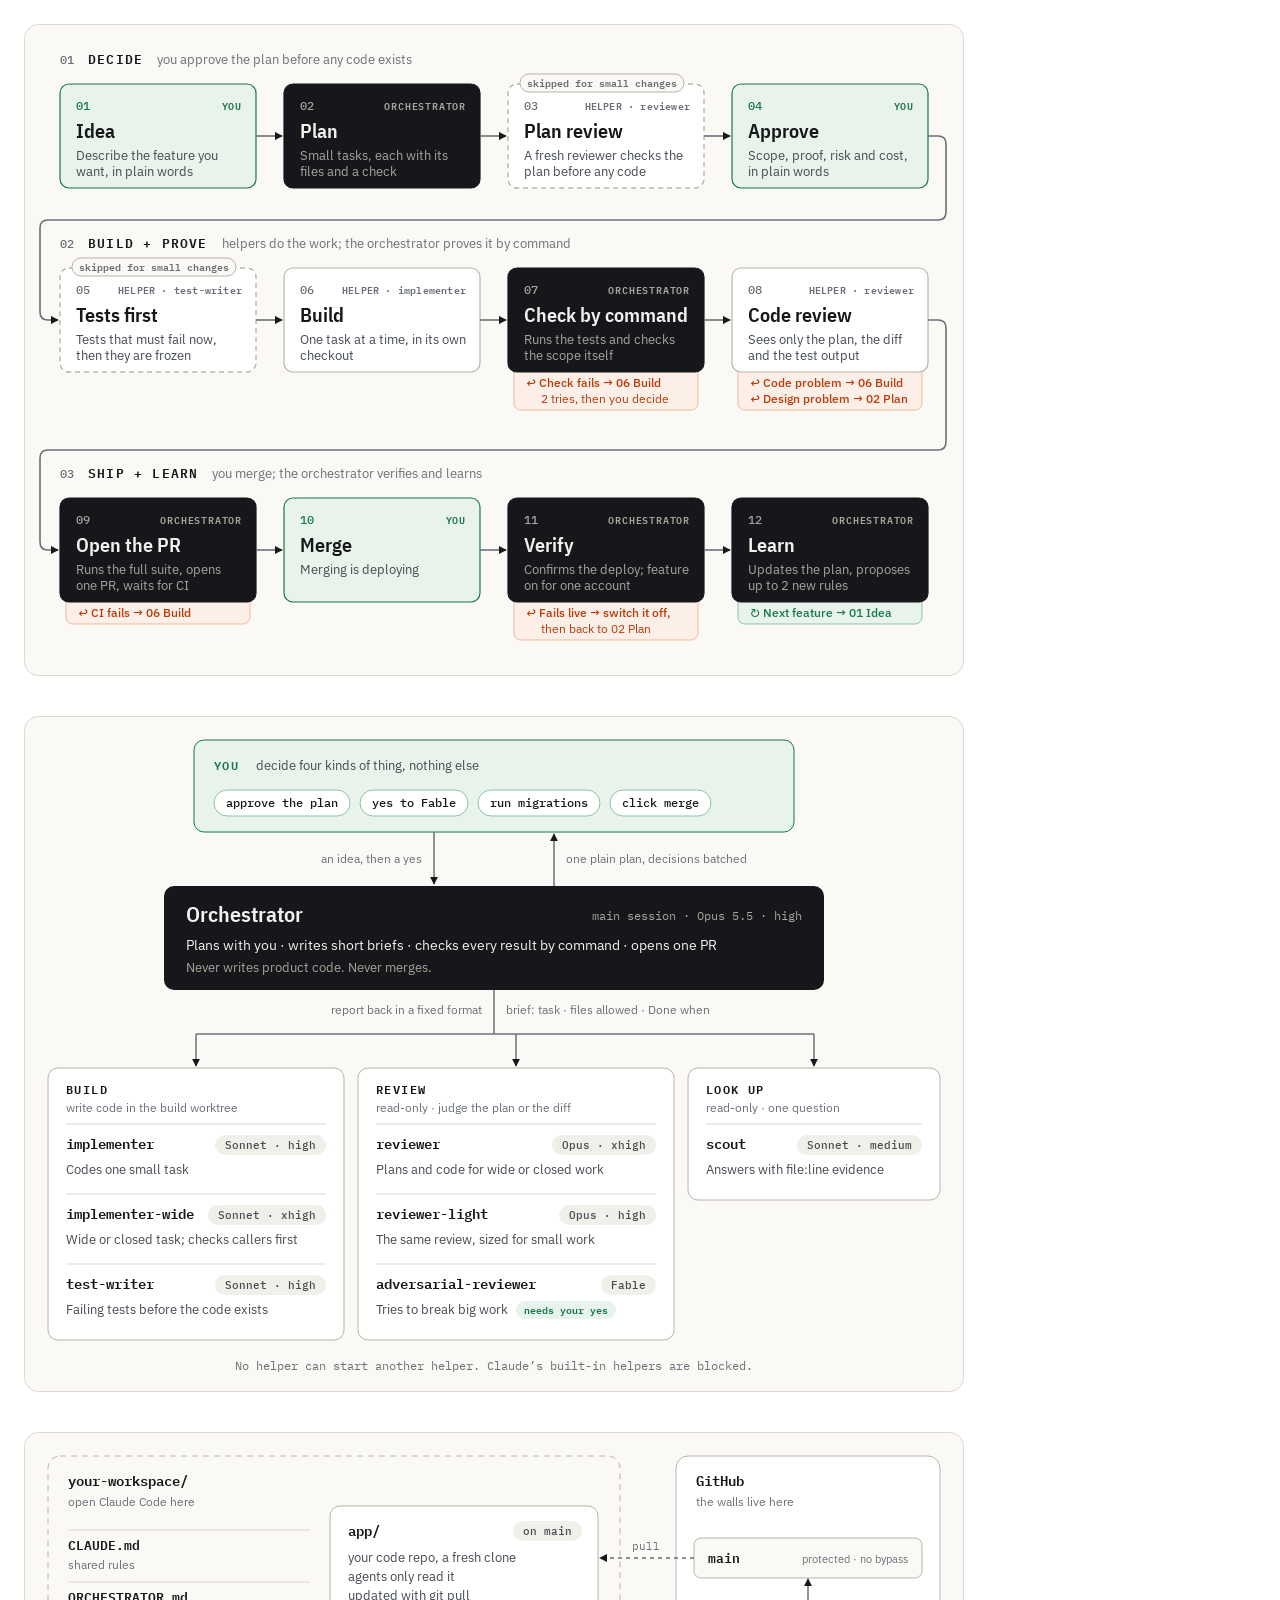
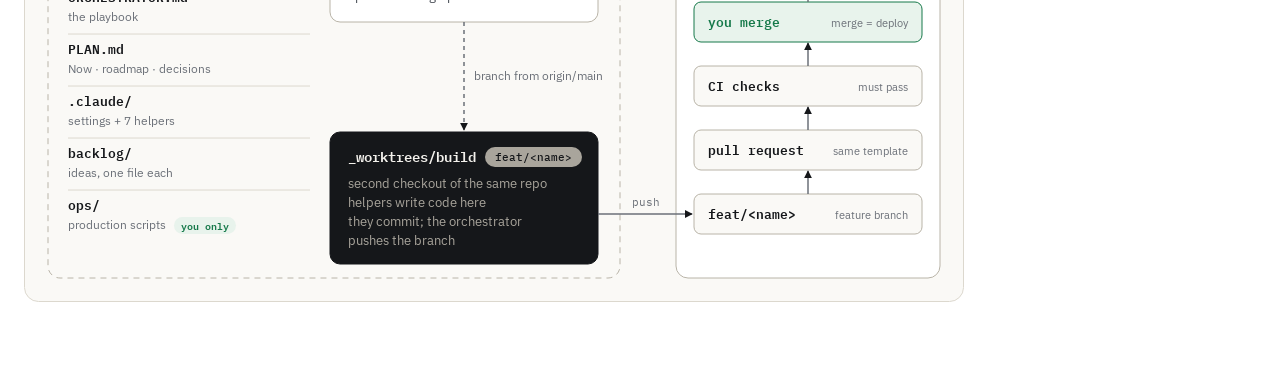
==== commit 12b25440: "Make the loop diagram explain itself - no legend: each box says who does it (YOU, ORCHESTRATOR, HELP" ====
--- a/docs/assets/diagrams.html
+++ b/docs/assets/diagrams.html
@@ -125,14 +125,14 @@
     { title: 'BUILD + PROVE', note: 'helpers do the work; the orchestrator proves it by command', steps: [
       { who: 'help', agent: 'test-writer', opt: true, name: 'Tests first', sub: 'Tests that must fail now, then they are frozen' },
       { who: 'help', agent: 'implementer', name: 'Build', sub: 'One task at a time, in its own checkout' },
-      { who: 'orch', name: 'Check by command', sub: 'Runs the tests and checks the scope itself', fail: ['fails → back to Build (max 2)'] },
-      { who: 'help', agent: 'reviewer', name: 'Code review', sub: 'Sees only the plan, the diff and the test output', fail: ['blocker in code → Build', 'blocker in design → Plan'] },
+      { who: 'orch', name: 'Check by command', sub: 'Runs the tests and checks the scope itself', fail: [['Check fails → 06 Build', '2 tries, then you decide']] },
+      { who: 'help', agent: 'reviewer', name: 'Code review', sub: 'Sees only the plan, the diff and the test output', fail: [['Code problem → 06 Build'], ['Design problem → 02 Plan']] },
     ] },
     { title: 'SHIP + LEARN', note: 'you merge; the orchestrator verifies and learns', steps: [
-      { who: 'orch', name: 'Open the PR', sub: 'Runs the full suite, opens one PR, waits for CI', fail: ['CI fails → back to Build'] },
+      { who: 'orch', name: 'Open the PR', sub: 'Runs the full suite, opens one PR, waits for CI', fail: [['CI fails → 06 Build']] },
       { who: 'you', name: 'Merge', sub: 'Merging is deploying' },
-      { who: 'orch', name: 'Verify', sub: 'Confirms the deploy; feature on for one account', fail: ['fails live → switch it off, then back to Plan'] },
-      { who: 'orch', name: 'Learn', sub: 'Updates the plan, proposes up to 2 new rules', next: 'then the next feature starts at Idea' },
+      { who: 'orch', name: 'Verify', sub: 'Confirms the deploy; feature on for one account', fail: [['Fails live → switch it off,', 'then back to 02 Plan']] },
+      { who: 'orch', name: 'Learn', sub: 'Updates the plan, proposes up to 2 new rules', next: ['Next feature → 01 Idea'] },
     ] },
   ];
 
@@ -162,14 +162,17 @@
 
       // Failure note under the box (drawn first so the box edge sits on top)
       let tabH = 0;
-      const tabX = x + 10, tabW = BW - 20;
+      const tabX = x + 6, tabW = BW - 12;
       if (st.fail || st.next) {
         const g = el(s, 'g');
         const bg = el(g, 'rect', { x: tabX, y: top + BH - 8, width: tabW, height: 10, rx: 7, fill: st.next ? C('go-bg') : C('warn-bg'), stroke: st.next ? C('go-line') : C('warn-line') });
         let ly = top + BH + 15, lines = 0;
-        for (const f of st.fail || [st.next]) {
-          const k = wrapText(g, tabX + 12, ly, (st.next ? '↻ ' : '✕ ') + f, tabW - 24, { size: 12, weight: 500, fill: st.next ? C('go') : C('warn'), lh: 16, indent: 13 });
-          ly += k * 16; lines += k;
+        for (const item of st.fail || [st.next]) {
+          item.forEach((line, j) => {
+            const t = txt(g, tabX + 12 + (j ? 15 : 0), ly, (j ? '' : st.next ? '↻ ' : '↩ ') + line, { size: 12, weight: j ? 400 : 500, fill: st.next ? C('go') : C('warn') });
+            warnOverflow(t, tabX + tabW - 8, st.name + ' note');
+            ly += 16; lines++;
+          });
         }
         tabH = 14 + lines * 16;
         bg.setAttribute('height', tabH);
@@ -177,10 +180,10 @@
       }
 
       el(s, 'rect', { x, y: top, width: BW, height: BH, rx: 9, fill, stroke, 'stroke-width': st.opt ? 1.4 : 1.2, ...(st.opt ? { 'stroke-dasharray': '5 4' } : {}) });
-      if (st.opt) chip(s, x + 12, top - 10, 'wide + closed only', { size: 9.5, h: 18, pad: 7, bg: C('board'), stroke: C('rule-2'), fill: C('ink-3'), weight: 600 });
+      if (st.opt) chip(s, x + 12, top - 10, 'skipped for small changes', { size: 9.5, h: 18, pad: 7, bg: C('board'), stroke: C('rule-2'), fill: C('ink-3'), weight: 600 });
       txt(s, x + 16, top + 26, String(n).padStart(2, '0'), { cls: 'mono', size: 11.5, weight: 500, fill: ink3 });
-      const who = st.who === 'you' ? 'YOU' : st.who === 'orch' ? 'ORCHESTRATOR' : st.agent;
-      txt(s, x + BW - 14, top + 26, who, { cls: 'mono', size: st.who === 'help' ? 11 : 10, weight: 600, anchor: 'end', ls: st.who === 'help' ? 0 : 0.8, fill: st.who === 'help' ? C('ink-3') : ink3 });
+      const who = st.who === 'you' ? 'YOU' : st.who === 'orch' ? 'ORCHESTRATOR' : `HELPER · ${st.agent}`;
+      txt(s, x + BW - 14, top + 26, who, { cls: 'mono', size: 10, weight: 600, anchor: 'end', ls: st.who === 'help' ? 0.2 : 0.8, fill: st.who === 'help' ? C('ink-3') : ink3 });
       txt(s, x + 16, top + 54, st.name, { cls: 'cond', size: 20, weight: 600, fill: ink });
       const k = wrapText(s, x + 16, top + 76, st.sub, BW - 30, { size: 12.5, fill: ink2, lh: 16 });
       if (k > 2) console.warn('sub wraps to', k, 'lines:', st.name);
@@ -191,19 +194,8 @@
     y = top + BH + tabMax + 46;
   });
 
-  // Legend
-  const ly = y + 4;
-  el(s, 'line', { x1: 24, x2: W - 24, y1: ly - 24, y2: ly - 24, stroke: C('rule') });
-  let x = BX[0];
-  const item = (draw, label) => { draw(x); x += 22; const t = txt(s, x, ly + 4, label, { size: 12.5, fill: C('ink-2') }); x += t.getComputedTextLength() + 26; };
-  item((x0) => el(s, 'rect', { x: x0, y: ly - 7, width: 16, height: 12, rx: 3, fill: C('go-bg'), stroke: C('go') }), 'your step');
-  item((x0) => el(s, 'rect', { x: x0, y: ly - 7, width: 16, height: 12, rx: 3, fill: C('plate') }), 'orchestrator');
-  item((x0) => el(s, 'rect', { x: x0, y: ly - 7, width: 16, height: 12, rx: 3, fill: C('surface'), stroke: C('rule-2') }), 'helper');
-  item((x0) => el(s, 'rect', { x: x0, y: ly - 7, width: 16, height: 12, rx: 3, fill: C('surface'), stroke: C('rule-2'), 'stroke-dasharray': '4 3' }), 'skipped for small work');
-  item((x0) => el(s, 'rect', { x: x0, y: ly - 7, width: 16, height: 12, rx: 3, fill: C('warn-bg'), stroke: C('warn-line') }), 'what happens when a check fails');
-
   // Fit the canvas to the content
-  const H = ly + 30;
+  const H = y - 18;
   s.setAttribute('viewBox', `0 0 ${W} ${H}`); s.setAttribute('height', H);
   s.querySelector(':scope > rect').setAttribute('height', H - 1);
 }
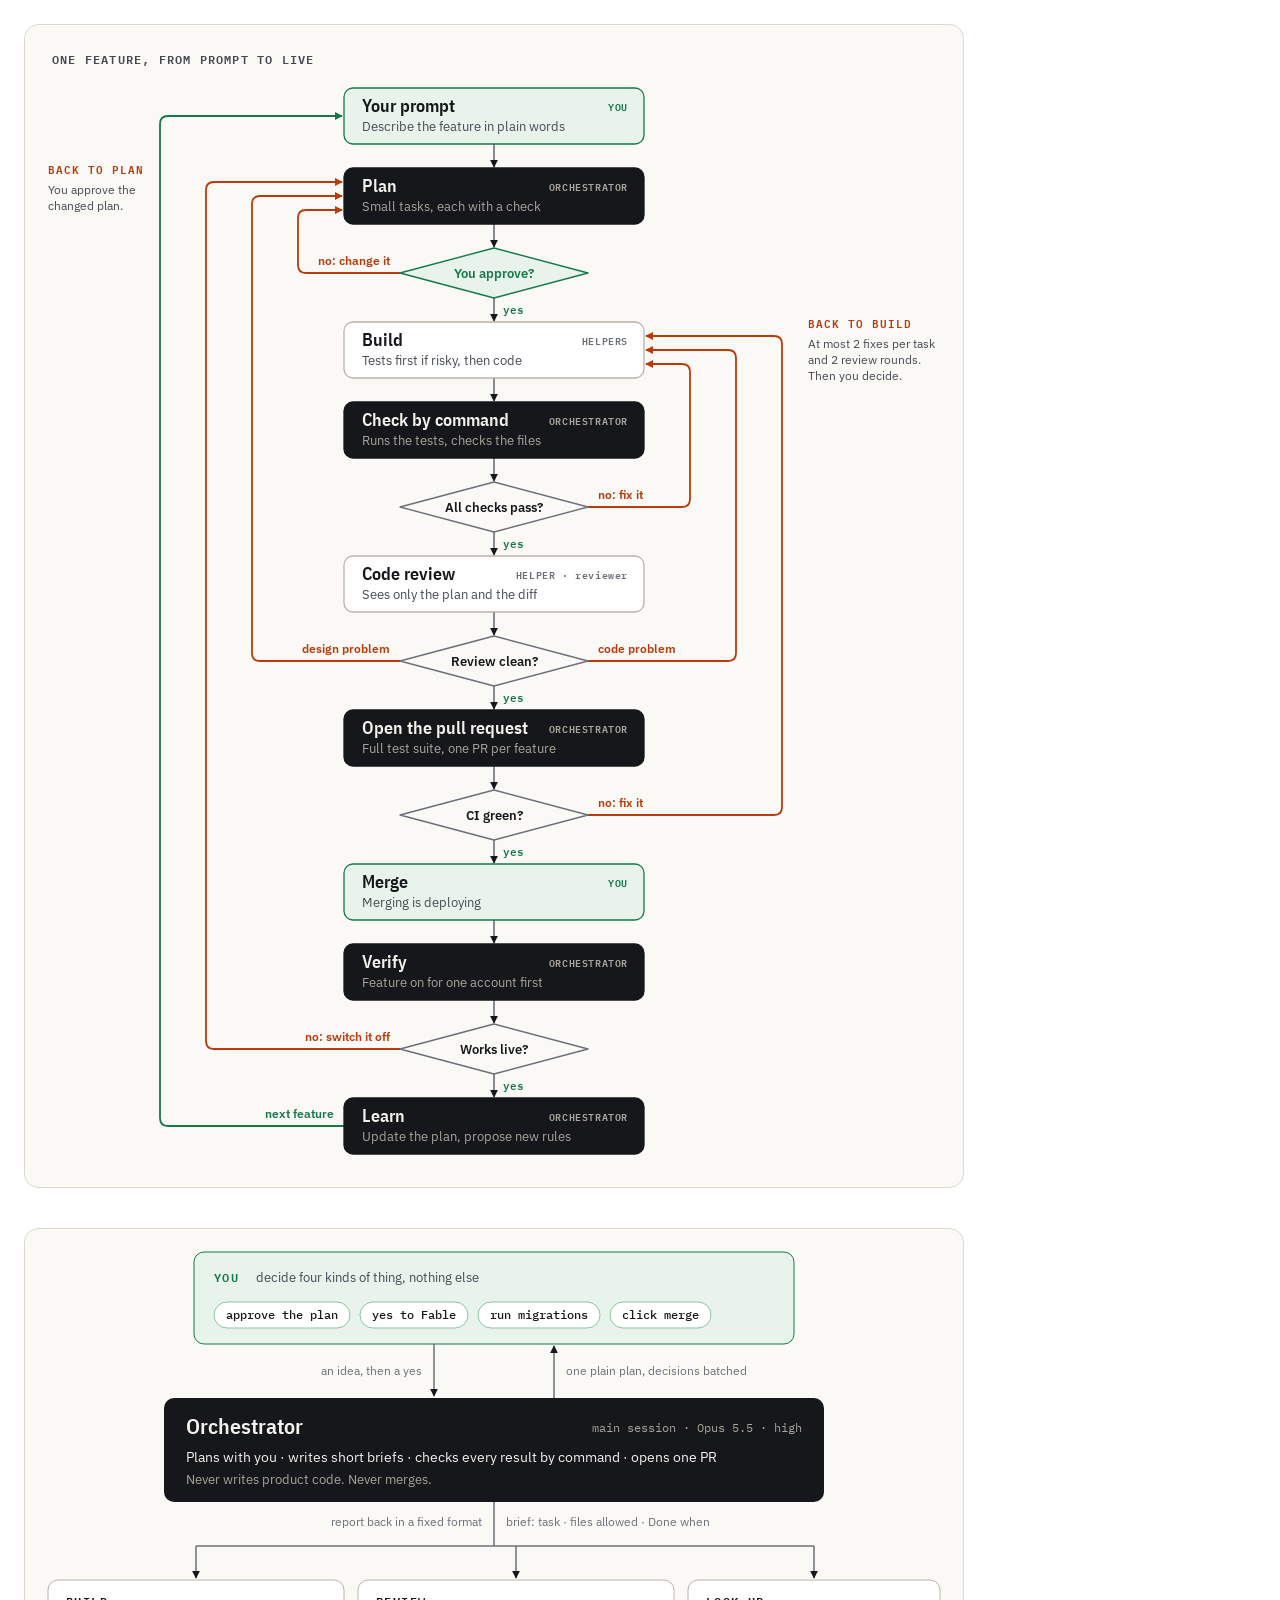
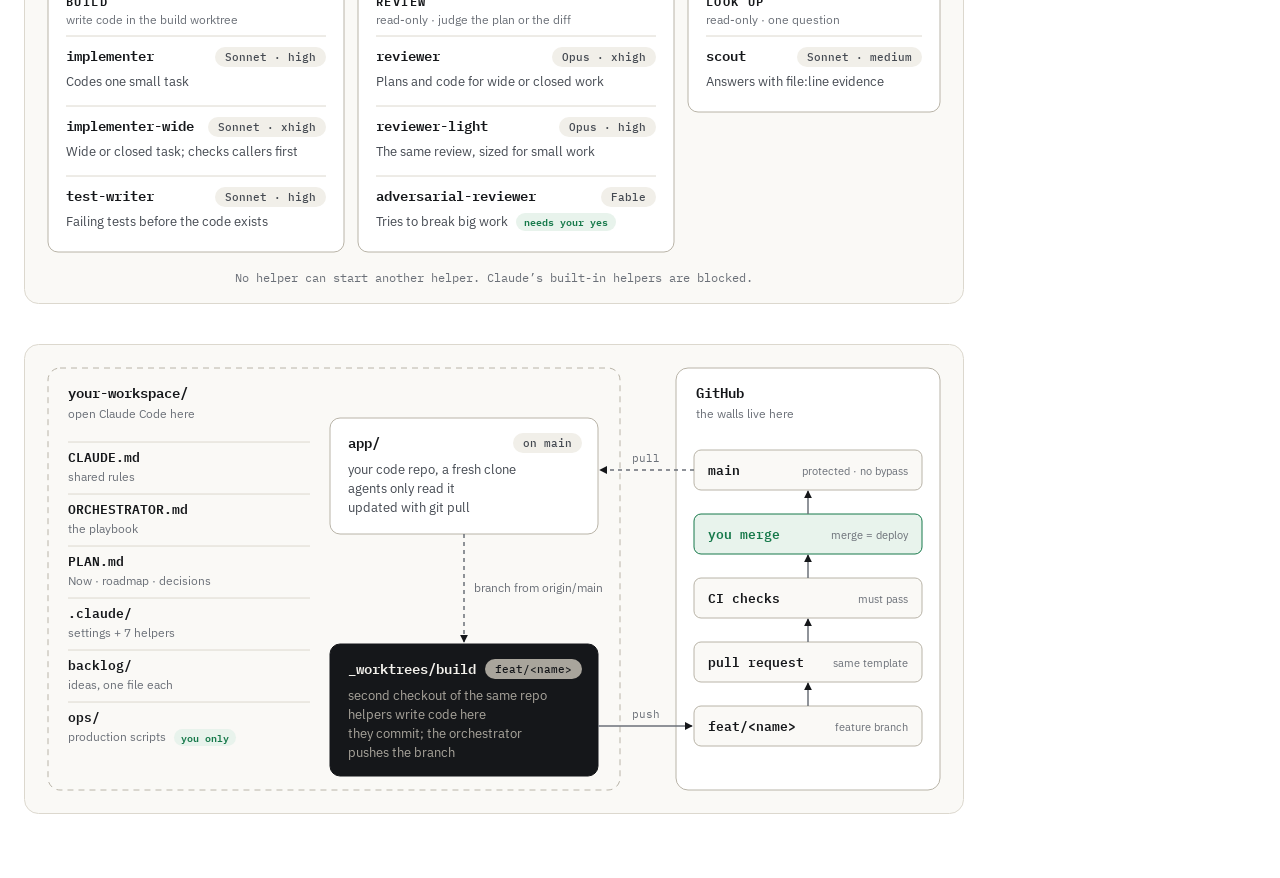
==== commit 8bcbf460: "Replace the loop diagram with a flowchart Starts at your prompt and runs down one spine. Each check " ====
--- a/docs/assets/diagrams.html
+++ b/docs/assets/diagrams.html
@@ -85,23 +85,19 @@
   if (b.x + b.width > maxRight + 0.5) console.warn('overflow', label, Math.round(b.x + b.width - maxRight));
 }
 
-/* ───────────── 1. The loop: three phases, read like lines of text ───────────── */
+/* ───────────── 1. The loop: a flowchart from your prompt to live ───────────── */
 function wrapText(p, x, y, str, maxW, o) {
-  // Writes str on as many lines as needed; returns the number of lines.
   const lh = o.lh || 16, words = str.split(' ');
   let line = '', n = 0, t = txt(p, x, y, '', o);
   for (const w of words) {
     const test = line ? line + ' ' + w : w;
     t.textContent = test;
-    if (t.getComputedTextLength() > maxW && line) {
-      t.textContent = line; n++;
-      t = txt(p, x + (o.indent || 0), y + n * lh, w, o); line = w;
-    } else line = test;
+    if (t.getComputedTextLength() > maxW && line) { t.textContent = line; n++; t = txt(p, x, y + n * lh, w, o); line = w; }
+    else line = test;
   }
   return n + 1;
 }
 function rounded(points, r = 8) {
-  // Orthogonal polyline with rounded corners.
   let d = `M${points[0][0]} ${points[0][1]}`;
   for (let i = 1; i < points.length - 1; i++) {
     const [px, py] = points[i - 1], [x, y] = points[i], [nx, ny] = points[i + 1];
@@ -113,89 +109,105 @@
 }
 
 function drawLoop() {
-  const W = 940, BX = [36, 260, 484, 708], BW = 196, BH = 104;
+  const W = 940, CX = 470, BW = 300, BH = 56, GW = 188, GH = 50, GAP = 24;
+  const BL = CX - BW / 2, BR = CX + BW / 2;
+  const laneL = (k) => BL - 46 * k, laneR = (k) => BR + 46 * k;
   const s = svgRoot('loop', W, 2000);
-  const phases = [
-    { title: 'DECIDE', note: 'you approve the plan before any code exists', steps: [
-      { who: 'you', name: 'Idea', sub: 'Describe the feature you want, in plain words' },
-      { who: 'orch', name: 'Plan', sub: 'Small tasks, each with its files and a check' },
-      { who: 'help', agent: 'reviewer', opt: true, name: 'Plan review', sub: 'A fresh reviewer checks the plan before any code' },
-      { who: 'you', name: 'Approve', sub: 'Scope, proof, risk and cost, in plain words' },
-    ] },
-    { title: 'BUILD + PROVE', note: 'helpers do the work; the orchestrator proves it by command', steps: [
-      { who: 'help', agent: 'test-writer', opt: true, name: 'Tests first', sub: 'Tests that must fail now, then they are frozen' },
-      { who: 'help', agent: 'implementer', name: 'Build', sub: 'One task at a time, in its own checkout' },
-      { who: 'orch', name: 'Check by command', sub: 'Runs the tests and checks the scope itself', fail: [['Check fails → 06 Build', '2 tries, then you decide']] },
-      { who: 'help', agent: 'reviewer', name: 'Code review', sub: 'Sees only the plan, the diff and the test output', fail: [['Code problem → 06 Build'], ['Design problem → 02 Plan']] },
-    ] },
-    { title: 'SHIP + LEARN', note: 'you merge; the orchestrator verifies and learns', steps: [
-      { who: 'orch', name: 'Open the PR', sub: 'Runs the full suite, opens one PR, waits for CI', fail: [['CI fails → 06 Build']] },
-      { who: 'you', name: 'Merge', sub: 'Merging is deploying' },
-      { who: 'orch', name: 'Verify', sub: 'Confirms the deploy; feature on for one account', fail: [['Fails live → switch it off,', 'then back to 02 Plan']] },
-      { who: 'orch', name: 'Learn', sub: 'Updates the plan, proposes up to 2 new rules', next: ['Next feature → 01 Idea'] },
-    ] },
+
+  // Main spine, top to bottom. Gates are yes/no questions; "no" loops back.
+  const items = [
+    { box: 'prompt', who: 'you', name: 'Your prompt', sub: 'Describe the feature in plain words' },
+    { box: 'plan', who: 'orch', name: 'Plan', sub: 'Small tasks, each with a check' },
+    { gate: 'You approve?', who: 'you', no: [{ side: 'L', to: 'plan', lane: 1, label: 'no: change it' }] },
+    { box: 'build', who: 'help', tag: 'HELPERS', name: 'Build', sub: 'Tests first if risky, then code' },
+    { box: 'check', who: 'orch', name: 'Check by command', sub: 'Runs the tests, checks the files' },
+    { gate: 'All checks pass?', no: [{ side: 'R', to: 'build', lane: 1, label: 'no: fix it' }] },
+    { box: 'review', who: 'help', tag: 'HELPER · reviewer', name: 'Code review', sub: 'Sees only the plan and the diff' },
+    { gate: 'Review clean?', no: [{ side: 'R', to: 'build', lane: 2, label: 'code problem' }, { side: 'L', to: 'plan', lane: 2, label: 'design problem' }] },
+    { box: 'pr', who: 'orch', name: 'Open the pull request', sub: 'Full test suite, one PR per feature' },
+    { gate: 'CI green?', no: [{ side: 'R', to: 'build', lane: 3, label: 'no: fix it' }] },
+    { box: 'merge', who: 'you', name: 'Merge', sub: 'Merging is deploying' },
+    { box: 'verify', who: 'orch', name: 'Verify', sub: 'Feature on for one account first' },
+    { gate: 'Works live?', no: [{ side: 'L', to: 'plan', lane: 3, label: 'no: switch it off' }] },
+    { box: 'learn', who: 'orch', name: 'Learn', sub: 'Update the plan, propose new rules' },
   ];
 
-  const arrow = (d, col = 'ink-3') => el(s, 'path', { d, fill: 'none', stroke: C(col), 'stroke-width': 1.6, 'marker-end': `url(#a-${col === 'ink-3' ? 'ink' : col})` });
-  let y = 26, n = 0, prevMid = null;
-
-  phases.forEach((ph, pi) => {
-    // Phase heading
-    const hy = y + 14;
-    const num = txt(s, BX[0], hy, `0${pi + 1}`, { cls: 'mono', size: 12, weight: 500, fill: C('ink-3') });
-    const ttl = txt(s, BX[0] + 28, hy, ph.title, { cls: 'mono', size: 12.5, weight: 600, ls: 1.2 });
-    txt(s, BX[0] + 28 + ttl.getComputedTextLength() + 14, hy, ph.note, { size: 13, fill: C('ink-3') });
-    const top = y + 34, mid = top + BH / 2;
-
-    // Wrap arrow from the previous row's last box into this row's first box
-    if (prevMid) {
-      const wy = y - 14;
-      arrow(rounded([[BX[3] + BW, prevMid.y], [W - 18, prevMid.y], [W - 18, wy], [16, wy], [16, mid], [BX[0] - 2, mid]]));
+  // Title
+  txt(s, 28, 40, 'ONE FEATURE, FROM PROMPT TO LIVE', { cls: 'mono', size: 12, weight: 600, ls: 1.2, fill: C('ink-2') });
+
+  // Layout
+  let y = 64;
+  const pos = {};
+  for (const it of items) {
+    it.top = y; it.h = it.box ? BH : GH; it.mid = y + it.h / 2;
+    if (it.box) pos[it.box] = it;
+    y += it.h + GAP;
+  }
+  const bottom = y - GAP;
+
+  // Entry points on the target boxes: outer lanes enter higher, so nothing crosses.
+  const loops = [];
+  items.forEach((it) => (it.no || []).forEach((n) => loops.push({ ...n, from: it })));
+  loops.push({ side: 'L', to: 'prompt', lane: 4, label: 'next feature', from: pos.learn, next: true });
+  for (const side of ['L', 'R']) {
+    const byTarget = {};
+    loops.filter((l) => l.side === side).forEach((l) => (byTarget[l.to] = byTarget[l.to] || []).push(l));
+    for (const [to, ls] of Object.entries(byTarget)) {
+      ls.sort((a, b) => b.lane - a.lane);
+      ls.forEach((l, i) => (l.entryY = pos[to].top + ((i + 1) * pos[to].h) / (ls.length + 1)));
     }
-    let tabMax = 0;
-    ph.steps.forEach((st, i) => {
-      n++;
-      const x = BX[i];
-      let fill = C('surface'), stroke = C('rule-2'), ink = C('ink'), ink2 = C('ink-2'), ink3 = C('ink-3');
-      if (st.who === 'orch') { fill = C('plate'); stroke = C('plate'); ink = C('plate-ink'); ink2 = C('plate-ink-2'); ink3 = C('plate-ink-2'); }
-      if (st.who === 'you') { fill = C('go-bg'); stroke = C('go'); ink3 = C('go'); }
-
-      // Failure note under the box (drawn first so the box edge sits on top)
-      let tabH = 0;
-      const tabX = x + 6, tabW = BW - 12;
-      if (st.fail || st.next) {
-        const g = el(s, 'g');
-        const bg = el(g, 'rect', { x: tabX, y: top + BH - 8, width: tabW, height: 10, rx: 7, fill: st.next ? C('go-bg') : C('warn-bg'), stroke: st.next ? C('go-line') : C('warn-line') });
-        let ly = top + BH + 15, lines = 0;
-        for (const item of st.fail || [st.next]) {
-          item.forEach((line, j) => {
-            const t = txt(g, tabX + 12 + (j ? 15 : 0), ly, (j ? '' : st.next ? '↻ ' : '↩ ') + line, { size: 12, weight: j ? 400 : 500, fill: st.next ? C('go') : C('warn') });
-            warnOverflow(t, tabX + tabW - 8, st.name + ' note');
-            ly += 16; lines++;
-          });
-        }
-        tabH = 14 + lines * 16;
-        bg.setAttribute('height', tabH);
-        tabMax = Math.max(tabMax, tabH);
-      }
-
-      el(s, 'rect', { x, y: top, width: BW, height: BH, rx: 9, fill, stroke, 'stroke-width': st.opt ? 1.4 : 1.2, ...(st.opt ? { 'stroke-dasharray': '5 4' } : {}) });
-      if (st.opt) chip(s, x + 12, top - 10, 'skipped for small changes', { size: 9.5, h: 18, pad: 7, bg: C('board'), stroke: C('rule-2'), fill: C('ink-3'), weight: 600 });
-      txt(s, x + 16, top + 26, String(n).padStart(2, '0'), { cls: 'mono', size: 11.5, weight: 500, fill: ink3 });
-      const who = st.who === 'you' ? 'YOU' : st.who === 'orch' ? 'ORCHESTRATOR' : `HELPER · ${st.agent}`;
-      txt(s, x + BW - 14, top + 26, who, { cls: 'mono', size: 10, weight: 600, anchor: 'end', ls: st.who === 'help' ? 0.2 : 0.8, fill: st.who === 'help' ? C('ink-3') : ink3 });
-      txt(s, x + 16, top + 54, st.name, { cls: 'cond', size: 20, weight: 600, fill: ink });
-      const k = wrapText(s, x + 16, top + 76, st.sub, BW - 30, { size: 12.5, fill: ink2, lh: 16 });
-      if (k > 2) console.warn('sub wraps to', k, 'lines:', st.name);
-
-      if (i > 0) arrow(`M${BX[i - 1] + BW} ${mid} H${x - 2}`);
-    });
-    prevMid = { y: mid };
-    y = top + BH + tabMax + 46;
+  }
+
+  // Spine arrows
+  items.forEach((it, i) => {
+    if (i === items.length - 1) return;
+    const y1 = it.top + it.h, y2 = items[i + 1].top;
+    el(s, 'path', { d: `M${CX} ${y1} V${y2 - 1}`, stroke: C('ink-3'), 'stroke-width': 1.6, fill: 'none', 'marker-end': 'url(#a-ink)' });
+    if (it.gate) txt(s, CX + 9, y1 + 16, 'yes', { cls: 'mono', size: 11, weight: 600, fill: C('go') });
   });
 
-  // Fit the canvas to the content
-  const H = y - 18;
+  // Loops (drawn before the shapes so shapes sit on top)
+  for (const l of loops) {
+    const col = l.next ? 'go' : 'warn';
+    const lx = l.side === 'L' ? laneL(l.lane) : laneR(l.lane);
+    const sx = l.next ? BL : l.side === 'L' ? CX - GW / 2 : CX + GW / 2;
+    const ex = l.side === 'L' ? BL - 2 : BR + 2;
+    el(s, 'path', { d: rounded([[sx, l.from.mid], [lx, l.from.mid], [lx, l.entryY], [ex, l.entryY]]), fill: 'none', stroke: C(col), 'stroke-width': 1.8, 'marker-end': `url(#a-${col})` });
+    const lblX = l.side === 'L' ? sx - 10 : sx + 10;
+    txt(s, lblX, l.from.mid - 8, l.label, { size: 12, weight: 600, anchor: l.side === 'L' ? 'end' : 'start', fill: C(col) });
+  }
+
+  // Shapes
+  for (const it of items) {
+    if (it.box) {
+      let fill = C('surface'), stroke = C('rule-2'), ink = C('ink'), ink2 = C('ink-2'), tagc = C('ink-3');
+      if (it.who === 'orch') { fill = C('plate'); stroke = C('plate'); ink = C('plate-ink'); ink2 = C('plate-ink-2'); tagc = C('plate-ink-2'); }
+      if (it.who === 'you') { fill = C('go-bg'); stroke = C('go'); tagc = C('go'); }
+      el(s, 'rect', { x: BL, y: it.top, width: BW, height: BH, rx: 9, fill, stroke, 'stroke-width': 1.3 });
+      txt(s, BL + 18, it.top + 24, it.name, { cls: 'cond', size: 17.5, weight: 600, fill: ink });
+      txt(s, BL + 18, it.top + 43, it.sub, { size: 12.5, fill: ink2 });
+      const tag = it.tag || (it.who === 'you' ? 'YOU' : 'ORCHESTRATOR');
+      txt(s, BR - 16, it.top + 23, tag, { cls: 'mono', size: 10, weight: 600, anchor: 'end', ls: 0.6, fill: tagc });
+    } else {
+      const isYou = it.who === 'you';
+      const { top, mid } = it;
+      el(s, 'path', { d: `M${CX - GW / 2} ${mid} L${CX} ${top} L${CX + GW / 2} ${mid} L${CX} ${top + GH} Z`, fill: isYou ? C('go-bg') : C('board'), stroke: isYou ? C('go') : C('ink-3'), 'stroke-width': 1.4, 'stroke-linejoin': 'round' });
+      txt(s, CX, mid + 4.5, it.gate, { size: 13, weight: 600, anchor: 'middle', fill: isYou ? C('go') : C('ink') });
+    }
+  }
+
+  // Side notes
+  const noteR = laneR(3) + 26, noteW = W - 24 - noteR;
+  const ry = pos.build.top + 6;
+  txt(s, noteR, ry, 'BACK TO BUILD', { cls: 'mono', size: 10.5, weight: 600, ls: 1, fill: C('warn') });
+  wrapText(s, noteR, ry + 20, 'At most 2 fixes per task and 2 review rounds. Then you decide.', noteW, { size: 12, fill: C('ink-2'), lh: 16 });
+  const noteLW = laneL(4) - 34;
+  const ly = pos.plan.top + 6;
+  txt(s, 24, ly, 'BACK TO PLAN', { cls: 'mono', size: 10.5, weight: 600, ls: 1, fill: C('warn') });
+  wrapText(s, 24, ly + 20, 'You approve the changed plan.', noteLW, { size: 12, fill: C('ink-2'), lh: 16 });
+
+  // Fit the canvas
+  const H = bottom + 34;
   s.setAttribute('viewBox', `0 0 ${W} ${H}`); s.setAttribute('height', H);
   s.querySelector(':scope > rect').setAttribute('height', H - 1);
 }
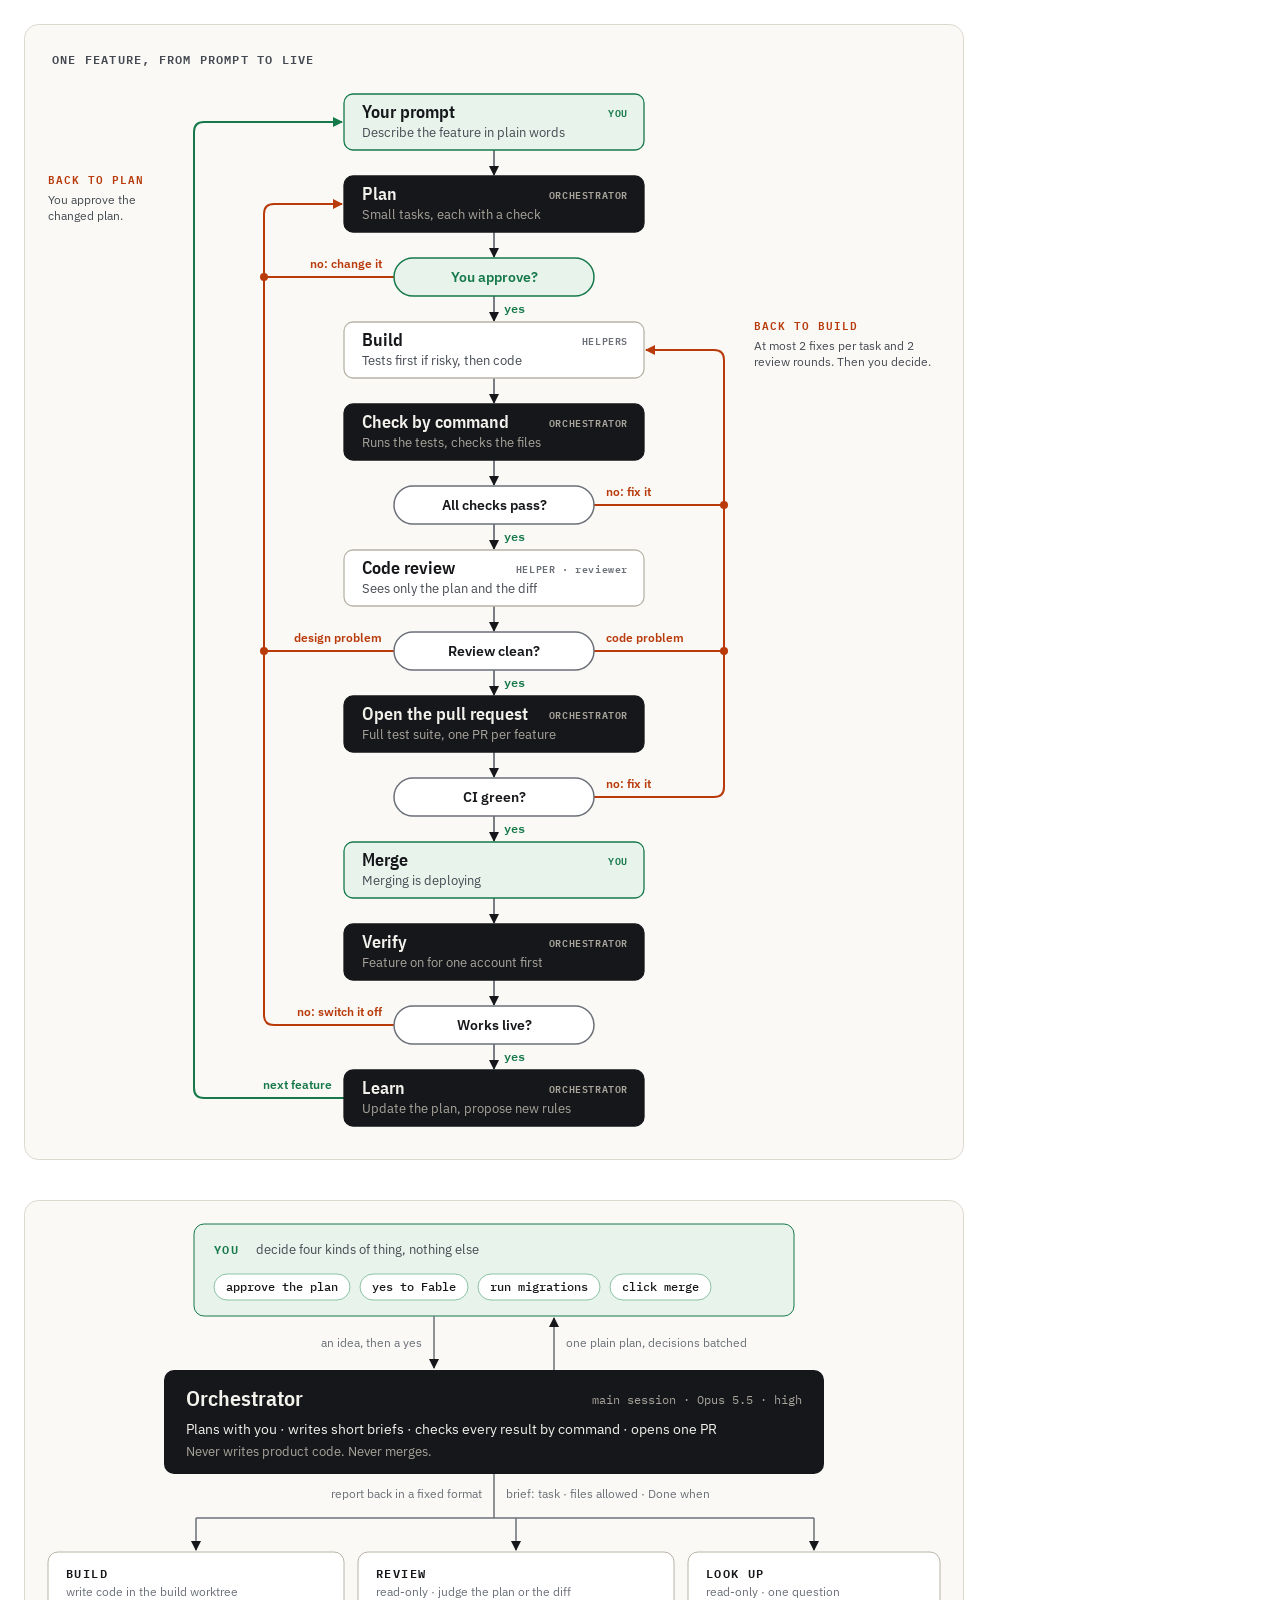
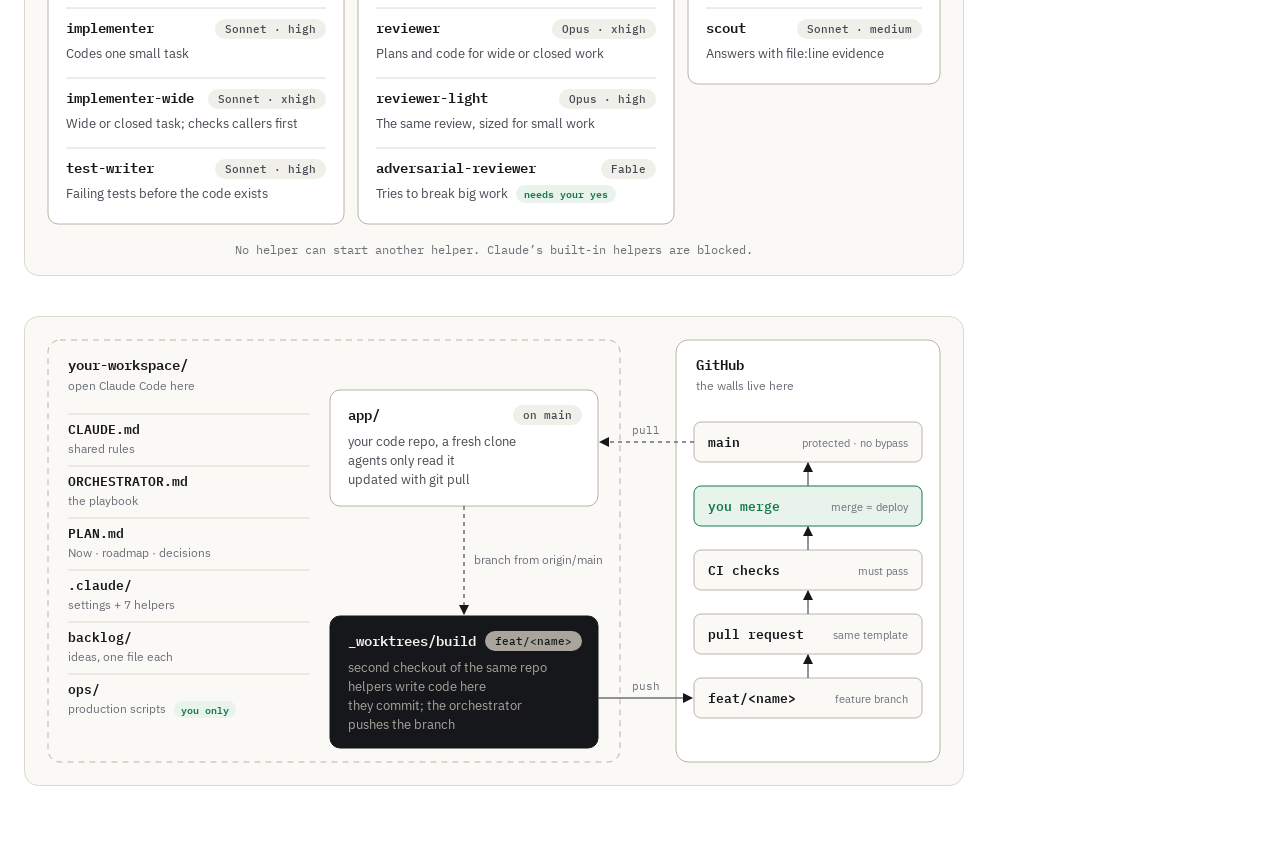
==== commit 0d217241: "Loop diagram: one return rail per side, pill-shaped checks Each 'no' leaves its check as a labelled " ====
--- a/docs/assets/diagrams.html
+++ b/docs/assets/diagrams.html
@@ -48,7 +48,7 @@
   document.getElementById(host).appendChild(s);
   const defs = el(s, 'defs');
   for (const [id, col] of [['a-ink', 'ink'], ['a-warn', 'warn'], ['a-go', 'go']]) {
-    const m = el(defs, 'marker', { id, viewBox: '0 0 10 10', refX: 9, refY: 5, markerWidth: 8, markerHeight: 8, orient: 'auto-start-reverse', markerUnits: 'userSpaceOnUse' });
+    const m = el(defs, 'marker', { id, viewBox: '0 0 10 10', refX: 9, refY: 5, markerWidth: 10, markerHeight: 10, orient: 'auto-start-reverse', markerUnits: 'userSpaceOnUse' });
     el(m, 'path', { d: 'M0 0L10 5L0 10z', fill: C(col) });
   }
   el(s, 'rect', { x: 0.5, y: 0.5, width: w - 1, height: h - 1, rx: 14, fill: C('board'), stroke: C('rule') });
@@ -109,34 +109,34 @@
 }
 
 function drawLoop() {
-  const W = 940, CX = 470, BW = 300, BH = 56, GW = 188, GH = 50, GAP = 24;
+  const W = 940, CX = 470, BW = 300, BH = 56, GW = 200, GH = 38, GAP = 26;
   const BL = CX - BW / 2, BR = CX + BW / 2;
-  const laneL = (k) => BL - 46 * k, laneR = (k) => BR + 46 * k;
+  const railR = BR + 80, railL = BL - 80, nextX = BL - 150;
   const s = svgRoot('loop', W, 2000);
 
-  // Main spine, top to bottom. Gates are yes/no questions; "no" loops back.
+  // Main line, top to bottom. Checks are yes/no questions; "no" goes back along a rail.
   const items = [
     { box: 'prompt', who: 'you', name: 'Your prompt', sub: 'Describe the feature in plain words' },
     { box: 'plan', who: 'orch', name: 'Plan', sub: 'Small tasks, each with a check' },
-    { gate: 'You approve?', who: 'you', no: [{ side: 'L', to: 'plan', lane: 1, label: 'no: change it' }] },
+    { gate: 'You approve?', who: 'you', no: [{ side: 'L', label: 'no: change it' }] },
     { box: 'build', who: 'help', tag: 'HELPERS', name: 'Build', sub: 'Tests first if risky, then code' },
     { box: 'check', who: 'orch', name: 'Check by command', sub: 'Runs the tests, checks the files' },
-    { gate: 'All checks pass?', no: [{ side: 'R', to: 'build', lane: 1, label: 'no: fix it' }] },
+    { gate: 'All checks pass?', no: [{ side: 'R', label: 'no: fix it' }] },
     { box: 'review', who: 'help', tag: 'HELPER · reviewer', name: 'Code review', sub: 'Sees only the plan and the diff' },
-    { gate: 'Review clean?', no: [{ side: 'R', to: 'build', lane: 2, label: 'code problem' }, { side: 'L', to: 'plan', lane: 2, label: 'design problem' }] },
+    { gate: 'Review clean?', no: [{ side: 'R', label: 'code problem' }, { side: 'L', label: 'design problem' }] },
     { box: 'pr', who: 'orch', name: 'Open the pull request', sub: 'Full test suite, one PR per feature' },
-    { gate: 'CI green?', no: [{ side: 'R', to: 'build', lane: 3, label: 'no: fix it' }] },
+    { gate: 'CI green?', no: [{ side: 'R', label: 'no: fix it' }] },
     { box: 'merge', who: 'you', name: 'Merge', sub: 'Merging is deploying' },
     { box: 'verify', who: 'orch', name: 'Verify', sub: 'Feature on for one account first' },
-    { gate: 'Works live?', no: [{ side: 'L', to: 'plan', lane: 3, label: 'no: switch it off' }] },
+    { gate: 'Works live?', no: [{ side: 'L', label: 'no: switch it off' }] },
     { box: 'learn', who: 'orch', name: 'Learn', sub: 'Update the plan, propose new rules' },
   ];
-
-  // Title
+  const target = { L: 'plan', R: 'build' };
+
   txt(s, 28, 40, 'ONE FEATURE, FROM PROMPT TO LIVE', { cls: 'mono', size: 12, weight: 600, ls: 1.2, fill: C('ink-2') });
 
   // Layout
-  let y = 64;
+  let y = 70;
   const pos = {};
   for (const it of items) {
     it.top = y; it.h = it.box ? BH : GH; it.mid = y + it.h / 2;
@@ -145,37 +145,34 @@
   }
   const bottom = y - GAP;
 
-  // Entry points on the target boxes: outer lanes enter higher, so nothing crosses.
-  const loops = [];
-  items.forEach((it) => (it.no || []).forEach((n) => loops.push({ ...n, from: it })));
-  loops.push({ side: 'L', to: 'prompt', lane: 4, label: 'next feature', from: pos.learn, next: true });
-  for (const side of ['L', 'R']) {
-    const byTarget = {};
-    loops.filter((l) => l.side === side).forEach((l) => (byTarget[l.to] = byTarget[l.to] || []).push(l));
-    for (const [to, ls] of Object.entries(byTarget)) {
-      ls.sort((a, b) => b.lane - a.lane);
-      ls.forEach((l, i) => (l.entryY = pos[to].top + ((i + 1) * pos[to].h) / (ls.length + 1)));
-    }
-  }
-
-  // Spine arrows
+  // Main-line arrows
   items.forEach((it, i) => {
     if (i === items.length - 1) return;
     const y1 = it.top + it.h, y2 = items[i + 1].top;
-    el(s, 'path', { d: `M${CX} ${y1} V${y2 - 1}`, stroke: C('ink-3'), 'stroke-width': 1.6, fill: 'none', 'marker-end': 'url(#a-ink)' });
-    if (it.gate) txt(s, CX + 9, y1 + 16, 'yes', { cls: 'mono', size: 11, weight: 600, fill: C('go') });
+    el(s, 'path', { d: `M${CX} ${y1} V${y2 - 1}`, stroke: C('ink-3'), 'stroke-width': 1.8, fill: 'none', 'marker-end': 'url(#a-ink)' });
+    if (it.gate) txt(s, CX + 10, y1 + 17, 'yes', { cls: 'mono', size: 11.5, weight: 600, fill: C('go') });
   });
 
-  // Loops (drawn before the shapes so shapes sit on top)
-  for (const l of loops) {
-    const col = l.next ? 'go' : 'warn';
-    const lx = l.side === 'L' ? laneL(l.lane) : laneR(l.lane);
-    const sx = l.next ? BL : l.side === 'L' ? CX - GW / 2 : CX + GW / 2;
-    const ex = l.side === 'L' ? BL - 2 : BR + 2;
-    el(s, 'path', { d: rounded([[sx, l.from.mid], [lx, l.from.mid], [lx, l.entryY], [ex, l.entryY]]), fill: 'none', stroke: C(col), 'stroke-width': 1.8, 'marker-end': `url(#a-${col})` });
-    const lblX = l.side === 'L' ? sx - 10 : sx + 10;
-    txt(s, lblX, l.from.mid - 8, l.label, { size: 12, weight: 600, anchor: l.side === 'L' ? 'end' : 'start', fill: C(col) });
-  }
+  // Rails: every "no" joins one line per side, which ends in a single arrow into the target box.
+  for (const side of ['L', 'R']) {
+    const rail = side === 'L' ? railL : railR;
+    const exits = items.filter((it) => (it.no || []).some((n) => n.side === side));
+    const tgt = pos[target[side]], tipX = side === 'L' ? CX - GW / 2 : CX + GW / 2, edge = side === 'L' ? BL - 2 : BR + 2;
+    const low = exits[exits.length - 1];
+    el(s, 'path', { d: rounded([[rail, low.mid - 10], [rail, tgt.mid], [edge, tgt.mid]], 10), fill: 'none', stroke: C('warn'), 'stroke-width': 2, 'marker-end': 'url(#a-warn)' });
+    for (const g of exits) {
+      const n = g.no.find((k) => k.side === side);
+      const last = g === low;
+      el(s, 'path', { d: last ? rounded([[tipX, g.mid], [rail, g.mid], [rail, g.mid - 12]], 10) : `M${tipX} ${g.mid} H${rail}`, fill: 'none', stroke: C('warn'), 'stroke-width': 2 });
+      if (!last) el(s, 'circle', { cx: rail, cy: g.mid, r: 4, fill: C('warn') });
+      txt(s, side === 'L' ? tipX - 12 : tipX + 12, g.mid - 9, n.label, { size: 12, weight: 600, anchor: side === 'L' ? 'end' : 'start', fill: C('warn') });
+    }
+  }
+
+  // Next feature: Learn back to a new prompt, on the outside
+  const L = pos.learn, P = pos.prompt;
+  el(s, 'path', { d: rounded([[BL, L.mid], [nextX, L.mid], [nextX, P.mid], [BL - 2, P.mid]], 10), fill: 'none', stroke: C('go'), 'stroke-width': 2, 'marker-end': 'url(#a-go)' });
+  txt(s, BL - 12, L.mid - 9, 'next feature', { size: 12, weight: 600, anchor: 'end', fill: C('go') });
 
   // Shapes
   for (const it of items) {
@@ -190,23 +187,19 @@
       txt(s, BR - 16, it.top + 23, tag, { cls: 'mono', size: 10, weight: 600, anchor: 'end', ls: 0.6, fill: tagc });
     } else {
       const isYou = it.who === 'you';
-      const { top, mid } = it;
-      el(s, 'path', { d: `M${CX - GW / 2} ${mid} L${CX} ${top} L${CX + GW / 2} ${mid} L${CX} ${top + GH} Z`, fill: isYou ? C('go-bg') : C('board'), stroke: isYou ? C('go') : C('ink-3'), 'stroke-width': 1.4, 'stroke-linejoin': 'round' });
-      txt(s, CX, mid + 4.5, it.gate, { size: 13, weight: 600, anchor: 'middle', fill: isYou ? C('go') : C('ink') });
+      el(s, 'rect', { x: CX - GW / 2, y: it.top, width: GW, height: GH, rx: GH / 2, fill: isYou ? C('go-bg') : C('surface'), stroke: isYou ? C('go') : C('ink-3'), 'stroke-width': 1.5 });
+      txt(s, CX, it.mid + 4.5, it.gate, { size: 13.5, weight: 600, anchor: 'middle', fill: isYou ? C('go') : C('ink') });
     }
   }
 
   // Side notes
-  const noteR = laneR(3) + 26, noteW = W - 24 - noteR;
-  const ry = pos.build.top + 6;
-  txt(s, noteR, ry, 'BACK TO BUILD', { cls: 'mono', size: 10.5, weight: 600, ls: 1, fill: C('warn') });
-  wrapText(s, noteR, ry + 20, 'At most 2 fixes per task and 2 review rounds. Then you decide.', noteW, { size: 12, fill: C('ink-2'), lh: 16 });
-  const noteLW = laneL(4) - 34;
-  const ly = pos.plan.top + 6;
-  txt(s, 24, ly, 'BACK TO PLAN', { cls: 'mono', size: 10.5, weight: 600, ls: 1, fill: C('warn') });
-  wrapText(s, 24, ly + 20, 'You approve the changed plan.', noteLW, { size: 12, fill: C('ink-2'), lh: 16 });
-
-  // Fit the canvas
+  const noteR = railR + 30, noteW = W - 24 - noteR;
+  txt(s, noteR, pos.build.top + 8, 'BACK TO BUILD', { cls: 'mono', size: 10.5, weight: 600, ls: 1, fill: C('warn') });
+  wrapText(s, noteR, pos.build.top + 28, 'At most 2 fixes per task and 2 review rounds. Then you decide.', noteW, { size: 12, fill: C('ink-2'), lh: 16 });
+  const noteLW = nextX - 24 - 16;
+  txt(s, 24, pos.plan.top + 8, 'BACK TO PLAN', { cls: 'mono', size: 10.5, weight: 600, ls: 1, fill: C('warn') });
+  wrapText(s, 24, pos.plan.top + 28, 'You approve the changed plan.', noteLW, { size: 12, fill: C('ink-2'), lh: 16 });
+
   const H = bottom + 34;
   s.setAttribute('viewBox', `0 0 ${W} ${H}`); s.setAttribute('height', H);
   s.querySelector(':scope > rect').setAttribute('height', H - 1);
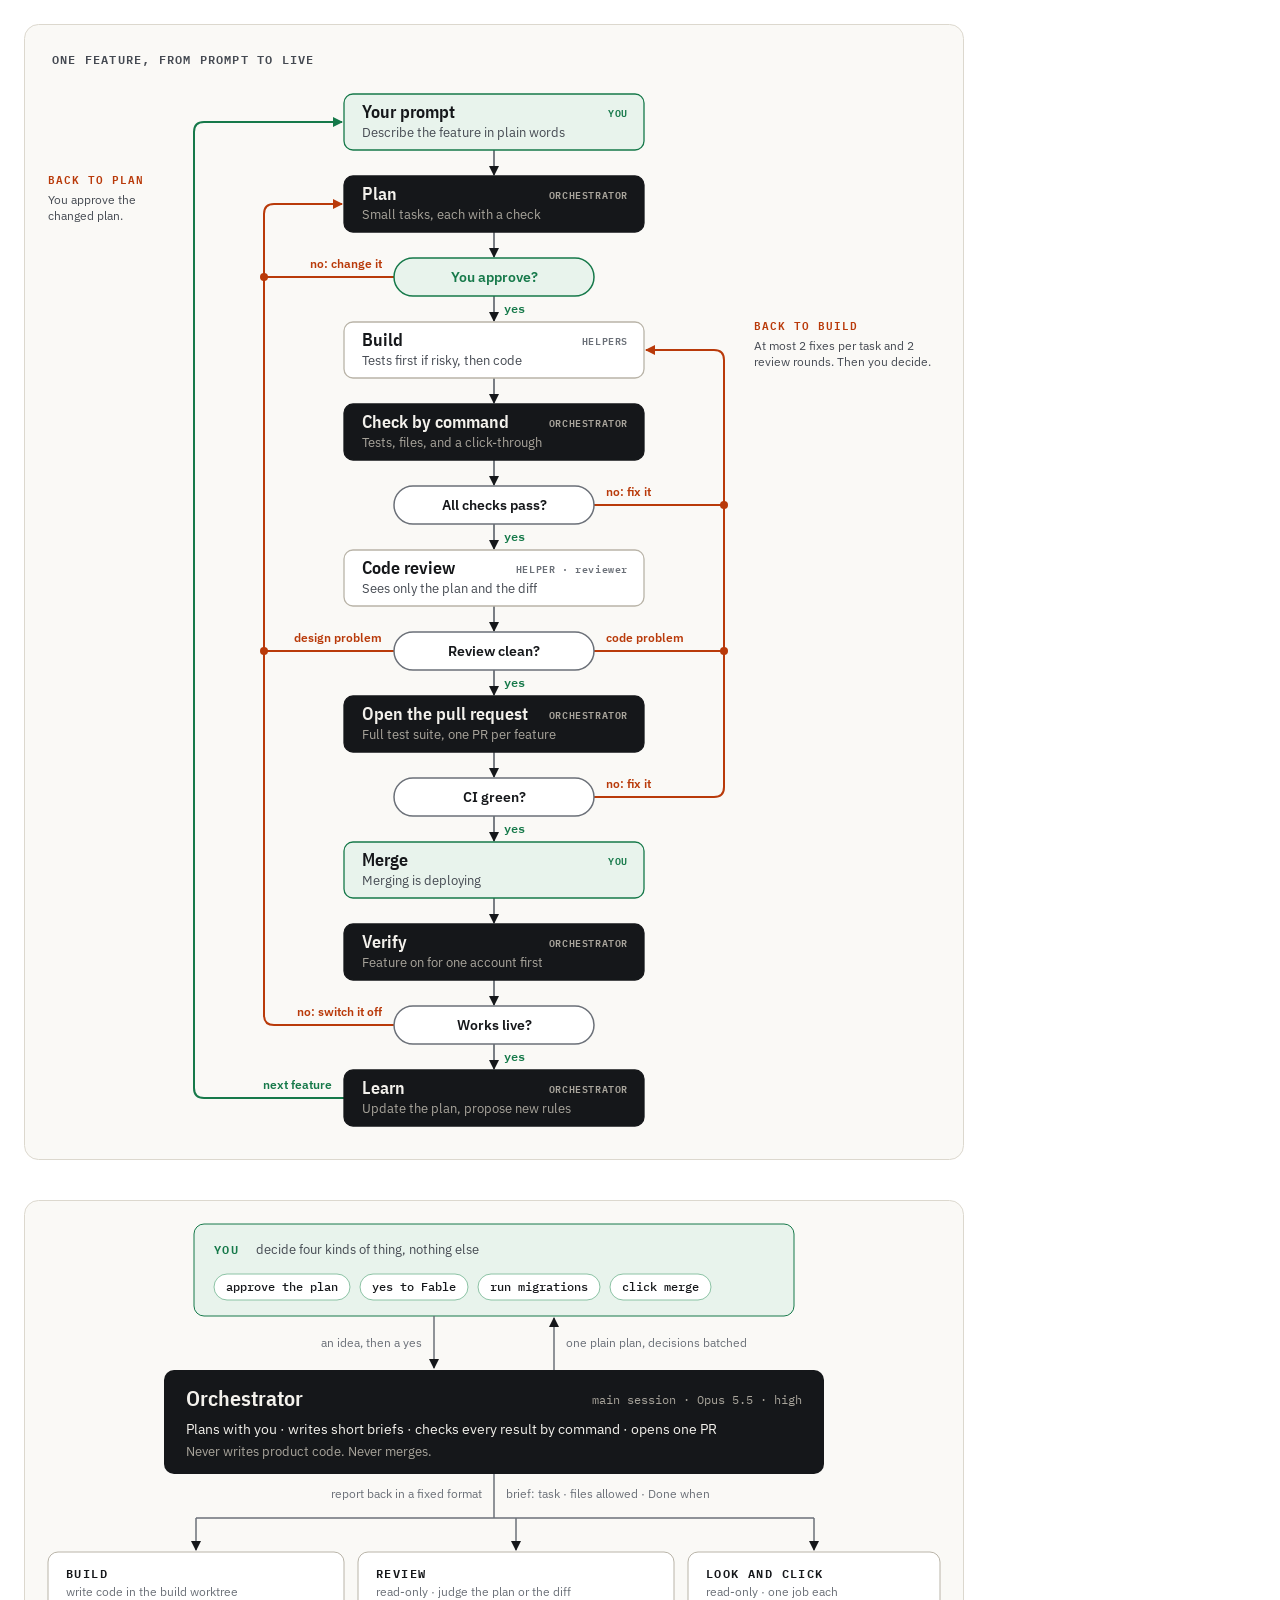
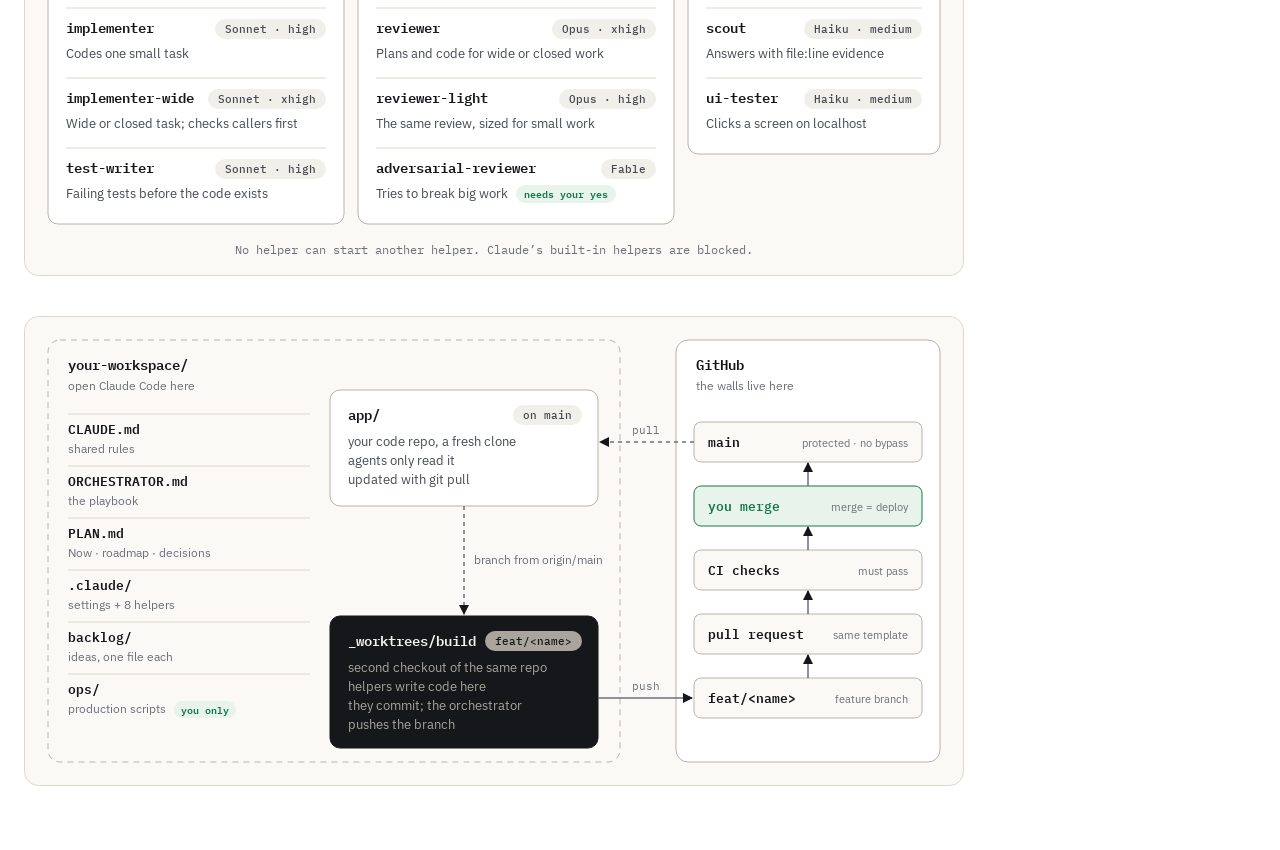
==== commit 716cfe9f: "Update README, site and diagrams for v1.2 The team diagram shows eight helpers with scout and ui-tes" ====
--- a/docs/assets/diagrams.html
+++ b/docs/assets/diagrams.html
@@ -120,7 +120,7 @@
     { box: 'plan', who: 'orch', name: 'Plan', sub: 'Small tasks, each with a check' },
     { gate: 'You approve?', who: 'you', no: [{ side: 'L', label: 'no: change it' }] },
     { box: 'build', who: 'help', tag: 'HELPERS', name: 'Build', sub: 'Tests first if risky, then code' },
-    { box: 'check', who: 'orch', name: 'Check by command', sub: 'Runs the tests, checks the files' },
+    { box: 'check', who: 'orch', name: 'Check by command', sub: 'Tests, files, and a click-through' },
     { gate: 'All checks pass?', no: [{ side: 'R', label: 'no: fix it' }] },
     { box: 'review', who: 'help', tag: 'HELPER · reviewer', name: 'Code review', sub: 'Sees only the plan and the diff' },
     { gate: 'Review clean?', no: [{ side: 'R', label: 'code problem' }, { side: 'L', label: 'design problem' }] },
@@ -248,8 +248,9 @@
       ['reviewer-light', 'Opus · high', 'The same review, sized for small work'],
       ['adversarial-reviewer', 'Fable', 'Tries to break big work', 'needs your yes'],
     ] },
-    { x: 664, w: 252, head: 'LOOK UP', sub: 'read-only · one question', rows: [
-      ['scout', 'Sonnet · medium', 'Answers with file:line evidence'],
+    { x: 664, w: 252, head: 'LOOK AND CLICK', sub: 'read-only · one job each', rows: [
+      ['scout', 'Haiku · medium', 'Answers with file:line evidence'],
+      ['ui-tester', 'Haiku · medium', 'Clicks a screen on localhost'],
     ] },
   ];
   // fan-out from the plate
@@ -296,7 +297,7 @@
 
   const files = [
     ['CLAUDE.md', 'shared rules'], ['ORCHESTRATOR.md', 'the playbook'], ['PLAN.md', 'Now · roadmap · decisions'],
-    ['.claude/', 'settings + 7 helpers'], ['backlog/', 'ideas, one file each'], ['ops/', 'production scripts', 'you only'],
+    ['.claude/', 'settings + 8 helpers'], ['backlog/', 'ideas, one file each'], ['ops/', 'production scripts', 'you only'],
   ];
   files.forEach(([f, d, flag], i) => {
     const y = fy + 92 + i * 52;
